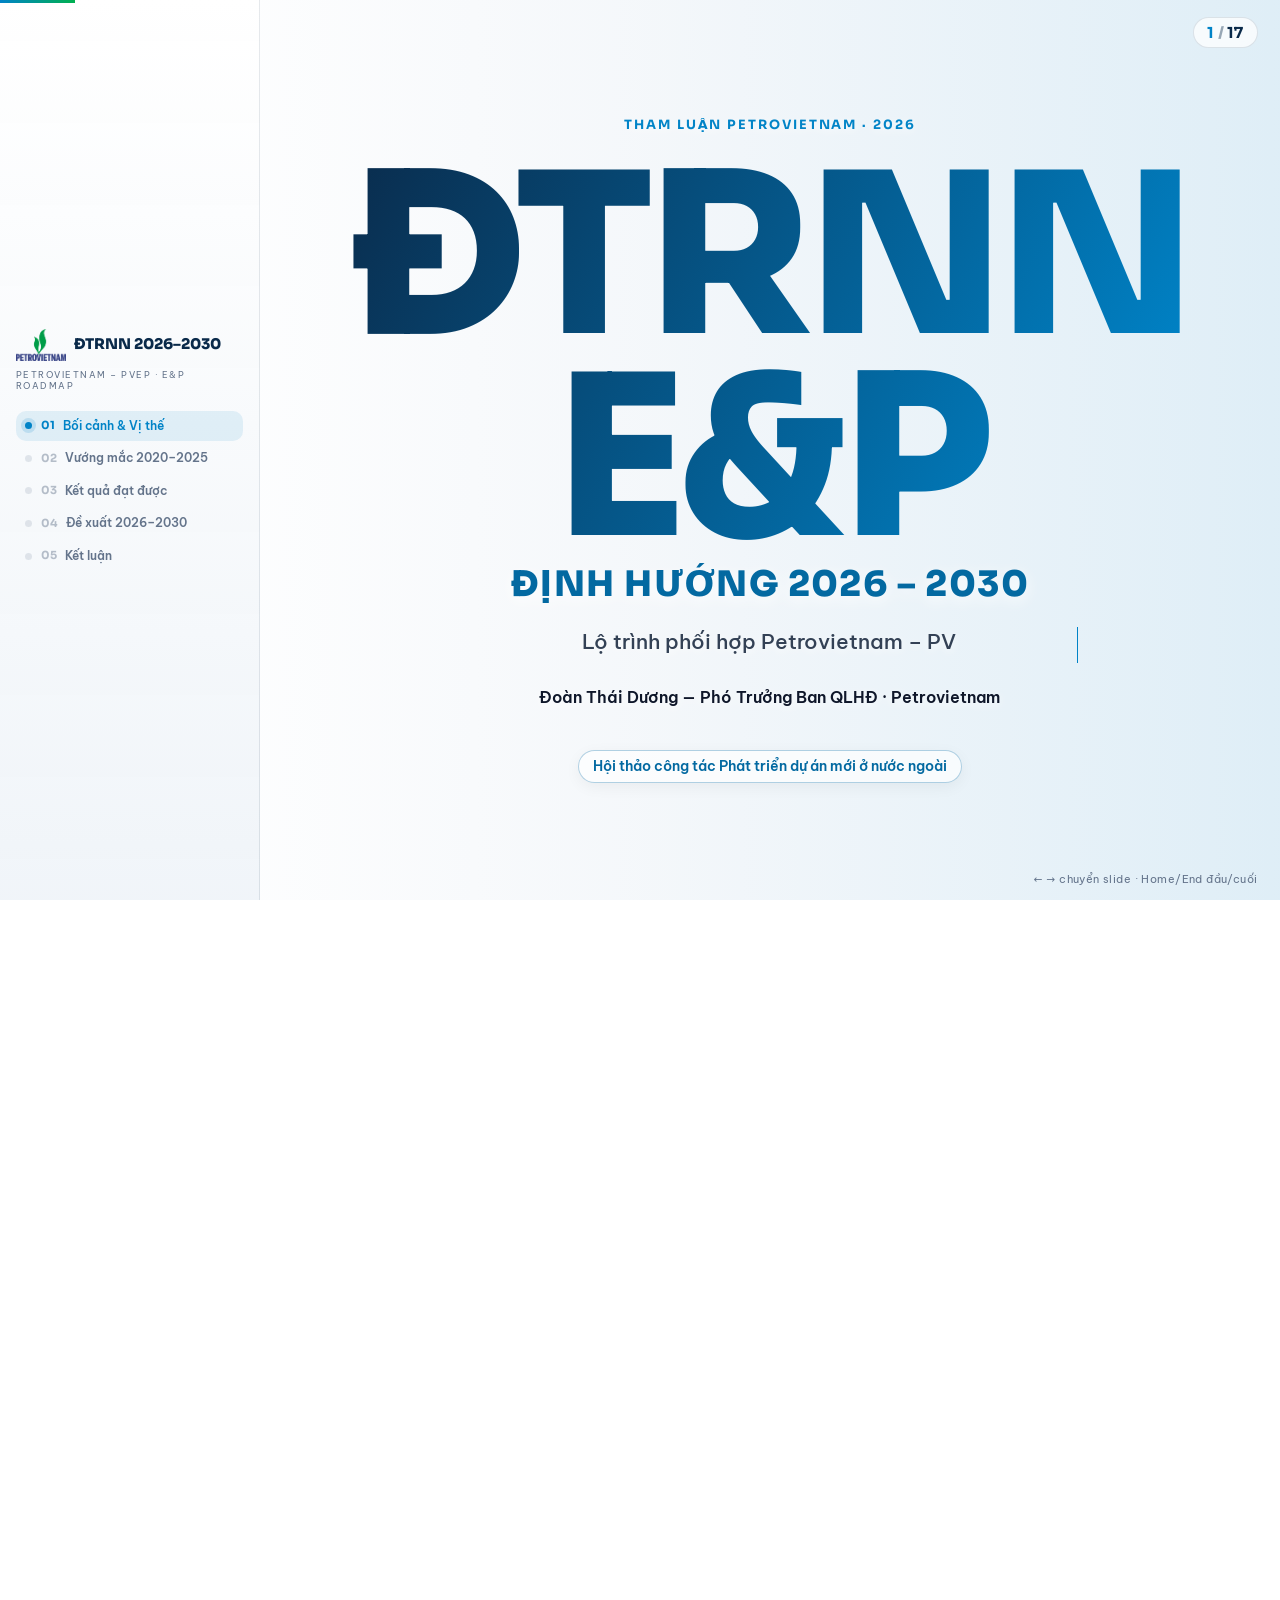
==== index.html @ f94dd372 "Add files via upload" ====
<!DOCTYPE html>
<html lang="vi">
<head>
<meta charset="UTF-8" />
<meta name="viewport" content="width=device-width, initial-scale=1.0" />
<title>Định hướng phát triển dự án E&amp;P tại nước ngoài 2026–2030 · Petrovietnam – PVEP</title>

<!-- Fonts: Sora (display) + Be Vietnam Pro (body) — both ship a Vietnamese subset -->
<link rel="preconnect" href="https://fonts.googleapis.com">
<link rel="preconnect" href="https://fonts.gstatic.com" crossorigin>
<link href="https://fonts.googleapis.com/css2?family=Be+Vietnam+Pro:wght@400;500;600;700;800&family=Sora:wght@500;600;700;800&display=swap" rel="stylesheet">

<style>
/* ============================================================
   THEME TOKENS  (PVEP brand · Light Executive)
   Change these to re-skin the whole deck.
   ============================================================ */
:root{
  /* PVEP brand */
  --pvep-blue:#0083C7; --pvep-green:#00B050; --pvep-navy:#0A2A4A;
  --ink-900:#1E293B; --ink-700:#334155; --ink-600:#475569; --ink-500:#64748B;
  --bg-100:#F1F5F9; --white:#FFFFFF;
  --danger:#DC2626; --warning:#EA580C; --caution:#D97706; --success:#15803D; --info:#1D4ED8;

  /* Fonts */
  --font-display:"Sora", system-ui, sans-serif;
  --font-body:"Be Vietnam Pro", system-ui, sans-serif;

  /* animated-components theme hooks → mapped to PVEP (LIGHT deck) */
  --ac-accent:#0083C7; --ac-accent-2:#00B050; --ac-accent-3:#0A2A4A; --ac-accent-4:#1D4ED8;
  --ac-fg:#1E293B; --ac-muted:#64748B;
  --ac-track:rgba(10,42,74,.10); --ac-line:rgba(10,42,74,.14);
  --ac-ease:cubic-bezier(.22,.8,.18,1); --ac-ease-bounce:cubic-bezier(.34,1.56,.64,1);
  --ac-dur:.8s; --ac-stagger:80ms;

  /* layout */
  --rail:260px;
}

*{margin:0;padding:0;box-sizing:border-box}

/* ============================================================
   viewport-base.css  (frontend-slides — MANDATORY, included in full)
   ============================================================ */
html, body{ height:100%; overflow-x:hidden; }
html{ scroll-snap-type:y mandatory; scroll-behavior:smooth; }
.slide{
  width:100vw; height:100vh; height:100dvh; overflow:hidden;
  scroll-snap-align:start; display:flex; flex-direction:column; position:relative;
}
.slide-content{
  flex:1; display:flex; flex-direction:column; justify-content:center;
  max-height:100%; overflow:hidden; padding:var(--slide-padding);
}
:root{
  --title-size:clamp(1.8rem, 6vh, 4rem);
  --h2-size:clamp(1.5rem, 4.5vh, 3rem);
  --h3-size:clamp(1.2rem, 3.5vh, 2.25rem);
  --body-size:clamp(1.05rem, 2.8vh, 1.875rem);
  --small-size:clamp(0.85rem, 2.2vh, 1.5rem);
  --slide-padding:clamp(1.2rem, 4.5vh, 4.5rem);
  --content-gap:clamp(0.8rem, 2.5vh, 2.5rem);
  --element-gap:clamp(0.4rem, 1.5vh, 1.5rem);
}
.card,.container,.content-box{ max-width:min(95vw,1400px); max-height:min(88vh,850px); }
.feature-list,.bullet-list{ gap:clamp(0.4rem,1vh,1rem); }
.feature-list li,.bullet-list li{ font-size:var(--body-size); line-height:1.4; }
.grid{ display:grid; grid-template-columns:repeat(auto-fit,minmax(min(100%,250px),1fr)); gap:clamp(0.5rem,1.5vw,1rem); }
img,.image-container{ max-width:100%; max-height:min(50vh,400px); object-fit:contain; }
@media (max-height:700px){ :root{ --slide-padding:clamp(0.75rem,3vw,2rem); --content-gap:clamp(0.4rem,1.5vw,1rem); --title-size:clamp(1.25rem,4.5vw,2.5rem); --h2-size:clamp(1rem,3vw,1.75rem); } }
@media (max-height:600px){ :root{ --slide-padding:clamp(0.5rem,2.5vw,1.5rem); --content-gap:clamp(0.3rem,1vw,0.75rem); --title-size:clamp(1.1rem,4vw,2rem); --body-size:clamp(0.7rem,1.2vw,0.95rem); } .nav-dots,.keyboard-hint,.decorative{ display:none; } }
@media (max-height:500px){ :root{ --slide-padding:clamp(0.4rem,2vw,1rem); --title-size:clamp(1rem,3.5vw,1.5rem); --h2-size:clamp(0.9rem,2.5vw,1.25rem); --body-size:clamp(0.65rem,1vw,0.85rem); } }
@media (max-width:600px){ :root{ --title-size:clamp(1.25rem,7vw,2.5rem); } .grid{ grid-template-columns:1fr; } }
@media (prefers-reduced-motion:reduce){ *,*::before,*::after{ animation-duration:0.01ms!important; transition-duration:0.2s!important; } html{ scroll-behavior:auto; } }

/* ============================================================
   animation-core.css  (animated-components engine — included in full)
   Animations are GATED on slide entry (.ac-on) so they replay.
   ============================================================ */
.ac-reveal{ opacity:0; }
.ac-reveal--up{ transform:translateY(28px); }
.ac-reveal--down{ transform:translateY(-28px); }
.ac-reveal--left{ transform:translateX(-32px); }
.ac-reveal--right{ transform:translateX(32px); }
.ac-reveal--zoom{ transform:scale(.86); }
.ac-on .ac-reveal{ animation:ac-fade-up var(--ac-dur) var(--ac-ease) both; animation-delay:calc(var(--i,0)*var(--ac-stagger) + var(--ac-delay,0ms)); }
.ac-on .ac-reveal--left,.ac-on .ac-reveal--right{ animation-name:ac-fade-x; }
.ac-on .ac-reveal--down{ animation-name:ac-fade-down; }
.ac-on .ac-reveal--zoom{ animation-name:ac-zoom-in; animation-timing-function:var(--ac-ease-bounce); }
@keyframes ac-fade-up{ from{opacity:0;transform:translateY(28px);} to{opacity:1;transform:none;} }
@keyframes ac-fade-down{ from{opacity:0;transform:translateY(-28px);} to{opacity:1;transform:none;} }
@keyframes ac-fade-x{ from{opacity:0;} to{opacity:1;transform:none;} }
@keyframes ac-zoom-in{ from{opacity:0;transform:scale(.86);} to{opacity:1;transform:scale(1);} }
.ac-pop{ opacity:0; transform:scale(.4); }
.ac-on .ac-pop{ animation:ac-pop var(--ac-dur) var(--ac-ease-bounce) both; animation-delay:calc(var(--i,0)*var(--ac-stagger) + var(--ac-delay,0ms)); }
@keyframes ac-pop{ from{opacity:0;transform:scale(.4);} to{opacity:1;transform:scale(1);} }
.ac-bar{ height:0; transition:height .9s var(--ac-ease); transition-delay:calc(var(--i,0)*var(--ac-stagger)); }
.ac-on .ac-bar{ height:var(--h); }
.ac-fill-x{ width:0; transition:width .9s var(--ac-ease); transition-delay:calc(var(--i,0)*var(--ac-stagger)); }
.ac-on .ac-fill-x{ width:var(--w); }
.ac-ring-val{ stroke-dasharray:var(--circ); stroke-dashoffset:var(--circ); transition:stroke-dashoffset 1.1s var(--ac-ease); transition-delay:calc(var(--i,0)*var(--ac-stagger)); }
.ac-on .ac-ring-val{ stroke-dashoffset:calc(var(--circ)*(1 - var(--p))); }
.ac-draw{ stroke-dasharray:var(--len); stroke-dashoffset:var(--len); }
.ac-on .ac-draw{ animation:ac-draw 1.1s var(--ac-ease) forwards; animation-delay:calc(var(--i,0)*var(--ac-stagger)); }
@keyframes ac-draw{ to{ stroke-dashoffset:0; } }
.ac-area{ opacity:0; }
.ac-on .ac-area{ animation:ac-fade .7s var(--ac-ease) forwards; animation-delay:calc(.5s + var(--i,0)*var(--ac-stagger)); }
@keyframes ac-fade{ to{ opacity:1; } }
.ac-float{ animation:ac-float 6s ease-in-out infinite; }
@keyframes ac-float{ 0%,100%{transform:translateY(0)} 50%{transform:translateY(-14px)} }
.ac-spin{ animation:ac-spin 18s linear infinite; transform-origin:center; }
@keyframes ac-spin{ to{ transform:rotate(360deg); } }
.ac-drift{ animation:ac-drift 22s ease-in-out infinite alternate; }
@keyframes ac-drift{ 0%{transform:translate(0,0) scale(1);} 100%{transform:translate(4%,-3%) scale(1.08);} }
.ac-shimmer{ background-size:200% 100%; animation:ac-shimmer 3.5s linear infinite; }
@keyframes ac-shimmer{ to{ background-position:-200% 0; } }
.ac-caret{ border-right:.08em solid var(--ac-accent); animation:ac-blink 1s steps(1) infinite; }
@keyframes ac-blink{ 50%{ border-color:transparent; } }
@media (prefers-reduced-motion:reduce){
  .ac-reveal,.ac-pop,.ac-area{ opacity:1!important; transform:none!important; }
  .ac-bar{ height:var(--h)!important; } .ac-fill-x{ width:var(--w)!important; }
  .ac-ring-val{ stroke-dashoffset:calc(var(--circ)*(1 - var(--p)))!important; }
  .ac-draw{ stroke-dashoffset:0!important; }
  .ac-float,.ac-spin,.ac-drift,.ac-shimmer,.ac-caret{ animation:none!important; }
  *{ transition-duration:.001s!important; }
}

/* ============================================================
   GLOBAL LOOK  (light executive surface)
   ============================================================ */
body{
  font-family:var(--font-body); color:var(--ink-600);
  background:
    radial-gradient(1100px 760px at 82% -12%, rgba(0,131,199,.10), transparent 60%),
    radial-gradient(940px 680px at -8% 112%, rgba(0,176,80,.09), transparent 55%),
    linear-gradient(135deg,#FFFFFF 0%, #EEF3F8 100%);
  -webkit-font-smoothing:antialiased; text-rendering:optimizeLegibility;
}
.wrap{ width:min(95%, 1650px); margin-inline:auto; position:relative; z-index:2; }
.wrap--wide{ width:min(98%, 1850px); }
@media (min-width:1000px){ .slide-content{ padding-left:calc(var(--slide-padding) + var(--rail)); } }

.head-center{ text-align:center; display:flex; flex-direction:column; gap:.45rem; align-items:center; margin-bottom:clamp(.6rem,2.2vh,1.4rem); }
.eyebrow{ font-family:var(--font-display); font-weight:700; letter-spacing:.2em; text-transform:uppercase; color:var(--pvep-blue); font-size:clamp(.62rem,1vw,.82rem); }
.s-title{ font-family:var(--font-display); font-weight:800; color:var(--pvep-navy); font-size:clamp(1.4rem,3.6vw,2.7rem); line-height:1.08; letter-spacing:-.01em; }
.s-title--sm{ font-size:clamp(1.2rem,2.8vw,2rem); }
.neo{ color:var(--pvep-blue); } .neo-g{ color:var(--pvep-green); }

/* ----- Left chapter rail ----- */
.rail{
  position:fixed; inset:0 auto 0 0; width:var(--rail); height:100vh; height:100dvh; z-index:50;
  display:flex; flex-direction:column; justify-content:center; gap:.15rem; padding:1.4rem 1rem;
  background:linear-gradient(180deg, rgba(255,255,255,.90), rgba(238,243,248,.86));
  backdrop-filter:blur(10px); -webkit-backdrop-filter:blur(10px);
  border-right:1px solid rgba(10,42,74,.10);
}
.rail__brand{ display:flex; align-items:center; gap:.55rem; margin-bottom:.2rem; }
.rail__logo{ width:30px; height:30px; border-radius:8px; background:linear-gradient(135deg,var(--pvep-blue),var(--pvep-green)); display:grid; place-content:center; color:#fff; font-family:var(--font-display); font-weight:800; font-size:.8rem; box-shadow:0 6px 16px rgba(0,131,199,.3); }
.rail__title{ font-family:var(--font-display); font-weight:800; color:var(--pvep-navy); font-size:.92rem; line-height:1; }
.rail__sub{ font-size:.58rem; color:var(--ink-500); text-transform:uppercase; letter-spacing:.16em; margin:.15rem 0 1.1rem; }
.rail__item{ display:flex; gap:.55rem; align-items:center; padding:.5rem .55rem; border-radius:10px; cursor:pointer; color:var(--ink-500); font-size:.74rem; font-weight:600; line-height:1.2; transition:color .25s, background .25s; }
.rail__item .dot{ width:7px; height:7px; border-radius:50%; background:var(--ac-track); flex:none; transition:background .25s, box-shadow .25s; }
.rail__num{ font-family:var(--font-display); font-weight:700; opacity:.45; font-size:.7rem; min-width:1.1em; }
.rail__item:hover{ color:var(--ink-700); background:rgba(0,131,199,.06); }
.rail__item.is-active{ color:var(--pvep-blue); background:rgba(0,131,199,.10); }
.rail__item.is-active .dot{ background:var(--pvep-blue); box-shadow:0 0 0 4px rgba(0,131,199,.16); }
.rail__item.is-active .rail__num{ opacity:1; color:var(--pvep-blue); }
@media (max-width:999px){ .rail{ display:none; } }

/* ----- Slide counter (top-right) + progress + hint ----- */
.counter{ position:fixed; top:1.05rem; right:1.4rem; z-index:60; font-family:var(--font-display); font-weight:700; color:var(--pvep-navy); font-size:.95rem; letter-spacing:.03em; background:rgba(255,255,255,.72); padding:.32rem .8rem; border-radius:999px; border:1px solid rgba(10,42,74,.12); backdrop-filter:blur(6px); }
.counter #cur{ color:var(--pvep-blue); } .counter .sep{ opacity:.4; margin:0 .18rem; }
.progress{ position:fixed; top:0; left:0; height:3px; width:100%; z-index:61; background:transparent; }
.progress__fill{ height:100%; width:0; background:linear-gradient(90deg,var(--pvep-blue),var(--pvep-green)); transition:width .45s var(--ac-ease); }
.hint{ position:fixed; bottom:.9rem; right:1.4rem; z-index:55; font-size:.66rem; color:var(--ink-500); letter-spacing:.04em; }
@media (max-width:999px){ .hint{ display:none; } }

/* ----- Ambient background layer ----- */
.ambient{ position:absolute; inset:0; overflow:hidden; z-index:0; pointer-events:none; }
.ambient>*{ position:absolute; }
.orb{ width:46vmax; height:46vmax; border-radius:50%; filter:blur(70px); opacity:.5; }
.orb--1{ top:-16vmax; left:-8vmax; background:radial-gradient(circle,rgba(0,131,199,.34),transparent 70%); }
.orb--2{ bottom:-18vmax; right:-12vmax; background:radial-gradient(circle,rgba(0,176,80,.30),transparent 70%); animation-delay:-8s; }
.grid-glow{ inset:0; background-image:linear-gradient(var(--ac-line) 1px,transparent 1px),linear-gradient(90deg,var(--ac-line) 1px,transparent 1px); background-size:46px 46px; mask-image:radial-gradient(circle at 50% 42%,#000,transparent 72%); -webkit-mask-image:radial-gradient(circle at 50% 42%,#000,transparent 72%); opacity:.55; }

/* ============================================================
   SLIDE 1 — HERO
   ============================================================ */
.hero-particles{ position:absolute; inset:0; width:100%; height:100%; z-index:0; pointer-events:none; }
.hero__word{ font-family:var(--font-display); font-weight:800; line-height:.9; letter-spacing:-.03em; position:relative;
  font-size:clamp(4.5rem,19vw,14rem);
  background:linear-gradient(120deg,var(--pvep-navy) 0%,var(--pvep-blue) 45%,var(--pvep-green) 65%,var(--pvep-blue) 100%);
  background-size:220% 100%;
  -webkit-background-clip:text; background-clip:text; -webkit-text-fill-color:transparent; }
.ac-on .hero__word{ animation:heroIn 1.3s var(--ac-ease-bounce) .08s both, textShine 5s linear 1.4s infinite; }
@keyframes heroIn{ 0%{opacity:0;transform:scale(.5);filter:blur(26px)} 55%{opacity:1;filter:blur(0)} 80%{transform:scale(1.08)} 100%{opacity:1;transform:scale(1);filter:blur(0)} }
.hero__amp{ font-family:var(--font-display); font-weight:700; color:var(--ink-700); font-size:clamp(1rem,3.4vw,2.2rem); letter-spacing:.04em; margin-top:.1rem; }
.hero__tag{ color:var(--ink-600); font-size:clamp(.9rem,2vw,1.32rem); margin:1.3rem auto 0; max-width:44ch; min-height:1.7em; line-height:1.45; }
.hero__by{ margin-top:1.5rem; color:var(--ink-500); font-size:clamp(.8rem,1.4vw,1rem); font-weight:600; }

/* ============================================================
   SLIDE 2 — Two viewpoints
   ============================================================ */
.two-view{ display:grid; grid-template-columns:1fr auto 1fr; gap:clamp(.6rem,2vw,1.6rem); align-items:stretch; margin-top:clamp(.6rem,2.4vh,1.6rem); }
.tv-col{ background:#fff; border:1px solid var(--ac-line); border-radius:18px; padding:clamp(1rem,2.4vw,1.8rem); box-shadow:0 12px 40px rgba(10,42,74,.06); }
.tv-col--gov{ border-color:rgba(0,131,199,.35); box-shadow:0 16px 48px rgba(0,131,199,.12); }
.tv-col__head{ display:flex; flex-direction:column; gap:.15rem; margin-bottom:1rem; padding-bottom:.8rem; border-bottom:1px dashed var(--ac-line); }
.tv-tag{ font-size:.64rem; letter-spacing:.16em; text-transform:uppercase; color:var(--ink-500); font-weight:700; }
.tv-tag--g{ color:var(--pvep-blue); }
.tv-col__head h3{ font-family:var(--font-display); font-size:clamp(1.1rem,2.6vw,1.85rem); color:var(--pvep-navy); font-weight:800; letter-spacing:.02em; }
.tv-col--gov .tv-col__head h3{ color:var(--pvep-blue); }
.tv-list{ list-style:none; display:flex; flex-direction:column; gap:.6rem; }
.tv-list li{ font-size:var(--body-size); color:var(--ink-600); padding-left:1.4rem; position:relative; }
.tv-list li::before{ content:""; position:absolute; left:0; top:.55em; width:8px; height:8px; border-radius:2px; background:var(--ink-500); }
.tv-list--g li{ color:var(--ink-700); font-weight:500; }
.tv-list--g li::before{ background:var(--pvep-green); border-radius:50%; }
.tv-mid{ display:flex; align-items:center; justify-content:center; font-family:var(--font-display); font-size:clamp(1.6rem,4vw,3rem); color:var(--pvep-blue); font-weight:800; }

/* ============================================================
   SLIDE 3 — Why RACI matters  (legal chips + 3 blocks)
   ============================================================ */
.legal-chips{ display:flex; gap:.8rem; justify-content:center; margin:clamp(.7rem,2.4vh,1.5rem) 0; flex-wrap:wrap; }
.chip{ font-family:var(--font-display); font-weight:700; font-size:clamp(.8rem,1.6vw,1.05rem); color:#fff; background:linear-gradient(135deg,var(--pvep-blue),var(--info)); padding:.5rem 1.1rem; border-radius:999px; box-shadow:0 8px 22px rgba(0,131,199,.28); }
.tri{ display:grid; grid-template-columns:repeat(3,1fr); gap:clamp(.8rem,2vw,1.4rem); }
.tri__card{ background:#fff; border:1px solid var(--ac-line); border-top:4px solid var(--pvep-blue); border-radius:16px; padding:clamp(1rem,2.4vw,1.6rem); box-shadow:0 12px 36px rgba(10,42,74,.06); }
.tri__card:nth-child(2){ border-top-color:var(--caution); }
.tri__card:nth-child(3){ border-top-color:var(--pvep-green); }
.tri__k{ display:block; font-family:var(--font-display); font-weight:800; color:var(--pvep-navy); font-size:clamp(1rem,2vw,1.35rem); margin-bottom:.5rem; }
.tri__card p{ color:var(--ink-600); font-size:var(--body-size); line-height:1.45; }

/* ============================================================
   SLIDE 4A — OECD: approve → SUPERVISE
   ============================================================ */
.swap{ font-family:var(--font-display); font-weight:700; color:var(--ink-700); font-size:clamp(1.1rem,2.6vw,1.8rem); }
.swap__old{ color:var(--ink-500); text-decoration-color:var(--danger); text-decoration-thickness:3px; opacity:.75; }
.swap__new{ font-family:var(--font-display); font-weight:800; color:var(--pvep-blue); font-size:clamp(3rem,9vw,6.4rem); line-height:1; letter-spacing:.02em; margin:1rem 0 1.3rem; text-shadow:0 16px 42px rgba(0,131,199,.22); position:relative; }
.ac-on .swap__new{ animation:boomIn 1.1s var(--ac-ease-bounce) .15s both, glowPulse 2.6s ease-in-out 1.2s infinite; }
.quad4a{ display:grid; grid-template-columns:repeat(2,1fr); gap:.8rem; max-width:780px; margin-inline:auto; }
.mini{ background:#fff; border:1px solid var(--ac-line); border-left:4px solid var(--pvep-green); border-radius:12px; padding:.85rem 1.1rem; color:var(--ink-700); font-weight:500; font-size:var(--body-size); text-align:left; box-shadow:0 8px 24px rgba(10,42,74,.05); }

/* ============================================================
   SLIDE 4B / 12A — Icon cards
   ============================================================ */
.big4{ font-family:var(--font-display); font-weight:900; color:var(--pvep-blue); font-size:1.25em; }
.cards{ display:grid; gap:clamp(.7rem,1.6vw,1.1rem); }
.cards--4{ grid-template-columns:repeat(4,1fr); }
.cards--3{ grid-template-columns:repeat(3,1fr); }
.card4{ background:#fff; border:1px solid var(--ac-line); border-radius:16px; padding:clamp(1rem,2vw,1.4rem); box-shadow:0 12px 34px rgba(10,42,74,.06); transition:transform .3s, box-shadow .3s, border-color .3s; display:flex; flex-direction:column; gap:.5rem; }
.card4:hover{ transform:translateY(-6px); border-color:var(--pvep-blue); box-shadow:0 22px 50px rgba(0,131,199,.18); }
.card4__ic{ width:46px; height:46px; border-radius:12px; display:grid; place-content:center; background:linear-gradient(135deg,rgba(0,131,199,.13),rgba(0,176,80,.13)); color:var(--pvep-blue); transition:background 0.4s var(--ac-ease), color 0.4s var(--ac-ease), transform 0.4s var(--ac-ease-bounce), box-shadow 0.4s var(--ac-ease); }

/* Global hover highlight cho các box */
.tri__card, .dom, .mini, .duo__card, .kpis__item, .kpi, .card3, .step, .chip {
  transition: transform .3s, box-shadow .3s, border-color .3s;
}
.tri__card:hover, .dom:hover, .mini:hover, .duo__card:hover, .kpis__item:hover, .kpi:hover, .card3:hover, .step:hover, .chip:hover {
  transform: translateY(-6px);
  box-shadow: 0 22px 50px rgba(0,131,199,.18) !important;
  border-color: var(--pvep-blue) !important;
  z-index: 10;
}
.card4__ic svg{ width:26px; height:26px; transition:transform 0.4s var(--ac-ease-bounce); }
.card4:hover .card4__ic{ background:linear-gradient(135deg,var(--pvep-blue),var(--pvep-green)); color:#fff; transform:scale(1.08); box-shadow:0 6px 16px rgba(0,131,199,.25); }
.card4:hover .card4__ic svg{ transform:rotate(12deg) scale(1.15); }
.card4 h4{ font-family:var(--font-display); color:var(--pvep-navy); font-weight:800; font-size:clamp(.95rem,1.8vw,1.2rem); }
.card4 p{ color:var(--ink-600); font-size:var(--small-size); line-height:1.4; }
@media (max-width:780px){ .cards--4{ grid-template-columns:repeat(2,1fr); } }

/* ============================================================
   SLIDE 5 — KSNB as supervisory arm
   ============================================================ */
.ksnb{ display:grid; grid-template-columns:auto 1fr; gap:clamp(1.4rem,4vw,3rem); align-items:center; margin-top:1rem; }
.ksnb__diagram{ display:flex; flex-direction:column; align-items:center; }
.ks-node{ font-family:var(--font-display); font-weight:800; border-radius:14px; padding:.9rem 1.6rem; font-size:clamp(1rem,2.2vw,1.5rem); }
.ks-node--top{ background:var(--pvep-navy); color:#fff; box-shadow:0 12px 30px rgba(10,42,74,.25); }
.ks-node--bot{ background:#fff; color:var(--pvep-blue); border:2px solid var(--pvep-blue); box-shadow:0 12px 30px rgba(0,131,199,.18); }
.ks-link{ width:40px; height:clamp(54px,11vh,110px); }
.ks-list{ list-style:none; display:flex; flex-direction:column; gap:.7rem; }
.ks-list li{ background:#fff; border:1px solid var(--ac-line); border-left:4px solid var(--pvep-blue); border-radius:12px; padding:.8rem 1.1rem; color:var(--ink-700); font-weight:500; font-size:var(--body-size); box-shadow:0 8px 22px rgba(10,42,74,.05); }

/* ============================================================
   SLIDE 6 — Challenges (domino) + punchline
   ============================================================ */
.domino{ display:grid; grid-template-columns:1fr auto 1fr auto 1fr; gap:clamp(.4rem,1.2vw,.9rem); align-items:stretch; margin:clamp(.6rem,2vh,1.2rem) 0; }
.domino:hover .dom{ transform:scale(0.92); opacity:0.5; filter:grayscale(80%); }
.dom{ background:#fff; border:1px solid var(--ac-line); border-radius:14px; padding:clamp(.9rem,2vw,1.4rem); box-shadow:0 10px 30px rgba(10,42,74,.06); transition:transform .4s ease, opacity .4s ease, filter .4s ease, box-shadow .4s ease; }
.domino .dom:hover{ transform:scale(1.08) translateY(-8px) !important; opacity:1 !important; filter:grayscale(0%) !important; z-index:20; box-shadow:0 25px 60px rgba(0,131,199,.25) !important; }
.dom--bad{ border-color:rgba(220,38,38,.4); }
.dom__k{ display:block; font-family:var(--font-display); font-weight:800; color:var(--pvep-navy); font-size:clamp(.95rem,1.9vw,1.3rem); margin-bottom:.4rem; }
.dom--bad .dom__k{ color:var(--danger); }
.dom p{ color:var(--ink-600); font-size:var(--small-size); line-height:1.4; }
.dom__arr{ display:flex; align-items:center; color:var(--ink-500); font-size:clamp(1.2rem,3vw,2rem); font-family:var(--font-display); }
.punch{ font-family:var(--font-display); font-weight:700; color:var(--pvep-navy); text-align:center; font-size:clamp(1.2rem,3.4vw,2.4rem); line-height:1.3; max-width:24ch; margin:clamp(.8rem,3vh,1.8rem) auto 0; font-style:italic; }
.punch::before{ content:""; display:block; width:62px; height:4px; border-radius:99px; background:linear-gradient(90deg,var(--pvep-blue),var(--pvep-green)); margin:0 auto .9rem; }

/* ============================================================
   SLIDE 7 — Static → Dashboard (keystone)
   ============================================================ */
.ba{ display:grid; grid-template-columns:1fr auto 1fr; gap:clamp(.8rem,2vw,1.6rem); align-items:center; margin-top:clamp(.5rem,2vh,1.1rem); }
.ba__side{ background:#fff; border:1px solid var(--ac-line); border-radius:18px; padding:clamp(1rem,2.4vw,1.6rem); box-shadow:0 14px 40px rgba(10,42,74,.07); position:relative; min-height:clamp(280px,45vh,450px); display:flex; flex-direction:column; gap:.8rem; }
.ba__before{ filter:saturate(.7); }
.ba__after{ border-color:rgba(0,131,199,.35); box-shadow:0 18px 50px rgba(0,131,199,.14); }
.ba__lbl{ font-family:var(--font-display); font-weight:800; letter-spacing:.14em; font-size:.72rem; text-transform:uppercase; }
.ba__lbl--old{ color:var(--ink-500); } .ba__lbl--new{ color:var(--pvep-blue); }
.doc-stack{ display:flex; gap:.5rem; align-items:flex-end; justify-content:center; flex:1; }
.doc{ width:46px; height:62px; background:repeating-linear-gradient(0deg,#e2e8f0,#e2e8f0 2px,#fff 2px,#fff 8px); border:1px solid #cbd5e1; border-radius:4px; transform:rotate(-4deg); box-shadow:0 6px 14px rgba(10,42,74,.1); }
.doc:nth-child(2){ transform:rotate(3deg) translateY(-4px); } .doc:nth-child(3){ transform:rotate(-1deg); }
.ba__pts{ list-style:none; display:flex; flex-direction:column; gap:.35rem; }
.ba__pts li{ font-size:var(--body-size); color:var(--ink-600); padding-left:1.2rem; position:relative; }
.ba__pts li::before{ content:"–"; position:absolute; left:0; color:var(--ink-500); }
.ba__pts--g li{ color:var(--ink-700); } .ba__pts--g li::before{ content:"✓"; color:var(--pvep-green); font-weight:700; }
.ba__mid{ display:flex; align-items:center; justify-content:center; }
.ba__arrow{ position:relative; width:clamp(72px,8vw,124px); height:46px; border-radius:999px; background:linear-gradient(90deg,var(--pvep-blue),var(--pvep-green)); display:grid; place-content:center; color:#fff; font-family:var(--font-display); font-weight:800; font-size:.68rem; letter-spacing:.1em; box-shadow:0 10px 26px rgba(0,131,199,.3); overflow:hidden; }
.ba__arrow::after{ content:""; position:absolute; inset:0; background:linear-gradient(90deg,transparent,rgba(255,255,255,.65),transparent); transform:translateX(-120%); }
.ac-on .ba__arrow::after{ animation:sweepX 2.2s var(--ac-ease) infinite; animation-delay:.6s; }
@keyframes sweepX{ to{ transform:translateX(120%); } }
.mini-dash{ flex:1; display:flex; align-items:center; gap:1rem; justify-content:center; background:linear-gradient(135deg,rgba(0,131,199,.06),rgba(0,176,80,.05)); border-radius:12px; padding:1rem; }
.md-bars{ display:flex; align-items:flex-end; gap:.4rem; height:clamp(100px,20vh,180px); }
.md-bar{ width:14px; align-self:flex-end; border-radius:5px 5px 0 0; background:linear-gradient(180deg,var(--pvep-blue),#005f91); }
.md-ring{ width:clamp(90px,12vw,150px); height:auto; transform:rotate(-90deg); }
.md-track{ fill:none; stroke:var(--ac-track); stroke-width:12; }
.md-val{ fill:none; stroke:var(--pvep-green); stroke-width:12; stroke-linecap:round; }

/* ============================================================
   SLIDE 8 — Power BI embed
   ============================================================ */
.pb-head{ display:flex; justify-content:space-between; align-items:flex-end; gap:1rem; margin-bottom:.7rem; flex-wrap:wrap; }
.pb-filters{ display:flex; gap:.5rem; flex-wrap:wrap; }
.fchip{ font-size:.74rem; font-weight:600; color:var(--pvep-blue); background:rgba(0,131,199,.10); border:1px solid rgba(0,131,199,.25); padding:.35rem .8rem; border-radius:999px; }
.pb-frame{ background:#fff; border:1px solid var(--ac-line); border-radius:14px; overflow:hidden; box-shadow:0 22px 60px rgba(10,42,74,.16); height:clamp(350px,70vh,850px); display:flex; flex-direction:column; }
.pb-frame__bar{ display:flex; align-items:center; gap:.5rem; padding:.5rem .9rem; background:#f1f5f9; border-bottom:1px solid var(--ac-line); }
.pbdot{ width:11px; height:11px; border-radius:50%; }
.pbdot:nth-child(1){ background:#f87171; } .pbdot:nth-child(2){ background:#fbbf24; } .pbdot:nth-child(3){ background:#34d399; }
.pb-frame__url{ margin-left:.6rem; font-size:.74rem; color:var(--ink-500); }
.pb-frame iframe{ flex:1; width:100%; border:0; background:#fff; }

/* ============================================================
   SLIDE 9 — Work breakdown tree
   ============================================================ */
.org{ text-align:center; margin-top:.6rem; }
.org__node{ display:inline-block; padding:.7rem 1.2rem; border-radius:12px; color:var(--ink-700); background:#fff; border:1px solid var(--ac-line); font-weight:700; font-family:var(--font-display); box-shadow:0 8px 22px rgba(10,42,74,.06); font-size:clamp(.82rem,1.6vw,1.05rem); }
.org__root{ background:var(--pvep-navy); color:#fff; border-color:var(--pvep-navy); }
.org__children{ display:flex; justify-content:center; gap:clamp(.6rem,3vw,1.8rem); margin-top:2.4rem; position:relative; flex-wrap:wrap; }
.org__children::before{ content:""; position:absolute; top:-1.2rem; left:12%; right:12%; height:2px; background:var(--ac-line); }
.org__children .org__node{ position:relative; }
.org__children .org__node::before{ content:""; position:absolute; top:-1.2rem; left:50%; width:2px; height:1.2rem; background:var(--ac-line); }
.org__root::after{ content:""; display:block; width:2px; height:1.2rem; background:var(--ac-line); margin:.4rem auto -.4rem; }
.map-row{ display:flex; gap:.6rem; justify-content:center; flex-wrap:wrap; margin-top:clamp(1rem,3vh,1.8rem); }
.map-chip{ font-size:.74rem; font-weight:600; padding:.4rem .9rem; border-radius:8px; }
.map-chip--a{ color:var(--info); background:rgba(29,78,216,.1); }
.map-chip--b{ color:var(--pvep-blue); background:rgba(0,131,199,.1); }
.map-chip--c{ color:var(--success); background:rgba(21,128,61,.1); }
.wb-flags{ display:flex; gap:.7rem; justify-content:center; margin-top:1rem; flex-wrap:wrap; }
.flag{ font-family:var(--font-display); font-weight:700; font-size:clamp(.75rem,1.4vw,.95rem); padding:.5rem 1rem; border-radius:10px; }
.flag--warn{ color:var(--warning); background:rgba(234,88,12,.10); border:1px solid rgba(234,88,12,.4); }
.flag--over{ color:var(--danger); background:rgba(220,38,38,.10); border:1px solid rgba(220,38,38,.4); }
.ac-on .ac-pulse{ animation:pulseWarn 1.4s ease-in-out infinite; }
@keyframes pulseWarn{ 0%,100%{ opacity:1; transform:scale(1); } 50%{ opacity:.55; transform:scale(1.04); } }

/* ============================================================
   SLIDE 10 — 5 steps
   ============================================================ */
.steps5{ position:relative; padding:1.6rem .5rem 1rem; margin-top:.6rem; }
.s5-track{ position:absolute; top:calc(1.6rem + 30px); left:9%; right:9%; height:5px; border-radius:99px; background:var(--ac-track); }
.s5-fill{ display:block; height:100%; border-radius:999px; background:linear-gradient(90deg,var(--pvep-blue),var(--pvep-green)); }
.s5{ position:relative; display:flex; justify-content:space-between; gap:.4rem; }
.s5__step{ display:flex; flex-direction:column; align-items:center; gap:.55rem; flex:1; z-index:1; }
.s5__step b{ width:clamp(46px,6vw,62px); height:clamp(46px,6vw,62px); border-radius:50%; display:grid; place-content:center; background:#fff; color:var(--pvep-blue); font-family:var(--font-display); font-weight:800; font-size:clamp(1.05rem,2.2vw,1.5rem); border:4px solid var(--pvep-blue); box-shadow:0 8px 22px rgba(0,131,199,.18); }
.s5__step span{ color:var(--ink-700); font-size:clamp(.72rem,1.4vw,.95rem); font-weight:600; max-width:15ch; text-align:center; line-height:1.3; }
.s5__step--hot b{ background:var(--pvep-green); border-color:var(--pvep-green); color:#fff; transform:scale(1.12); box-shadow:0 12px 30px rgba(0,176,80,.35); }
.s5__step--hot span{ color:var(--success); }
.note{ text-align:center; margin-top:clamp(.9rem,3vh,1.8rem); font-size:clamp(.74rem,1.3vw,.92rem); color:var(--caution); background:rgba(217,119,6,.08); border:1px dashed rgba(217,119,6,.4); border-radius:10px; padding:.7rem 1rem; max-width:74ch; margin-inline:auto; }
.note--info{ color:var(--info); background:rgba(29,78,216,.07); border-color:rgba(29,78,216,.35); }

/* ============================================================
   SLIDE 11 / 12B — Two-block duo
   ============================================================ */
.duo{ display:grid; grid-template-columns:1fr auto 1fr; gap:clamp(.8rem,2vw,1.6rem); align-items:center; margin:clamp(.7rem,2vh,1.4rem) 0; }
.duo--2{ grid-template-columns:1fr 1fr; }
.duo__card{ background:#fff; border:1px solid var(--ac-line); border-radius:18px; padding:clamp(1.1rem,2.6vw,2rem); box-shadow:0 14px 40px rgba(10,42,74,.07); }
.duo__card--g{ border-color:rgba(0,176,80,.35); }
.duo__no{ font-family:var(--font-display); font-size:clamp(1.6rem,3.4vw,2.4rem); color:var(--pvep-blue); font-weight:800; }
.duo__card--g .duo__no{ color:var(--pvep-green); }
.duo__card h3{ font-family:var(--font-display); color:var(--pvep-navy); font-weight:800; font-size:clamp(1.05rem,2.2vw,1.5rem); margin:.3rem 0 .5rem; }
.duo__card p{ color:var(--ink-600); font-size:var(--body-size); line-height:1.45; }
.duo__plus{ display:flex; flex-direction:column; align-items:center; gap:.35rem; font-family:var(--font-display); font-weight:700; font-size:.7rem; letter-spacing:.1em; text-transform:uppercase; color:var(--pvep-blue); }
.rt-dot{ width:14px; height:14px; border-radius:50%; background:var(--pvep-green); }
.ac-on .rt-dot{ animation:ping 1.6s ease-out infinite; }
@keyframes ping{ 0%{ box-shadow:0 0 0 0 rgba(0,176,80,.5); } 100%{ box-shadow:0 0 0 16px rgba(0,176,80,0); } }
.benefits{ display:flex; flex-wrap:wrap; gap:.6rem; justify-content:center; margin-top:clamp(.9rem,3vh,1.8rem); }
.ben{ font-family:var(--font-display); font-weight:700; font-size:clamp(.78rem,1.5vw,1rem); color:#fff; background:linear-gradient(135deg,var(--pvep-blue),var(--pvep-green)); padding:.5rem 1.1rem; border-radius:999px; box-shadow:0 8px 22px rgba(0,131,199,.2); }

/* ============================================================
   SLIDE 13 — Conclusion
   ============================================================ */
.end__lead{ font-size:var(--h3-size); color:var(--ink-700); line-height:1.4; }
.end__lead b{ color:var(--pvep-navy); }
.end__lead--2{ margin-top:.4rem; }
.end__big{ font-family:var(--font-display); font-weight:800; font-size:clamp(1.8rem,6vw,4.4rem); line-height:1.28; padding:0.15em 0.1rem; letter-spacing:-.01em; margin:clamp(1.1rem,4vh,2.4rem) 0; position:relative;
  background:linear-gradient(120deg,var(--pvep-navy),var(--pvep-blue) 45%,var(--pvep-green) 68%,var(--pvep-blue));
  background-size:220% 100%;
  -webkit-background-clip:text; background-clip:text; -webkit-text-fill-color:transparent; }
.ac-on .end__big{ animation:boomIn 1.25s var(--ac-ease-bounce) .2s both, textShine 5s linear 1.5s infinite; }
.end__thanks{ color:var(--ink-500); font-weight:600; font-size:clamp(.85rem,1.5vw,1.05rem); letter-spacing:.04em; }

/* ============================================================
   v2 ENHANCEMENTS — animated oil&gas bg · explosive FX · OECD · Claude
   ============================================================ */

/* ---- Global animated oil & gas background ---- */
.oilbg{ position:fixed; inset:0; z-index:0; pointer-events:none; overflow:hidden; }
.oil-scene{ position:absolute; inset:0; width:100%; height:100%; opacity:.6; }
.oil-pipe{ fill:none; stroke:rgba(0,131,199,.30); stroke-width:3; stroke-dasharray:10 16; animation:oilFlow 1.7s linear infinite; }
.oil-pipe--g{ stroke:rgba(0,176,80,.32); animation-duration:2.3s; }
@keyframes oilFlow{ to{ stroke-dashoffset:-26; } }
.oil-line{ fill:none; stroke:rgba(10,42,74,.16); stroke-width:2; }
.oil-line--b{ stroke:rgba(0,131,199,.24); }
.oil-fill{ fill:rgba(0,131,199,.06); }
.oil-fill--b{ fill:rgba(0,176,80,.18); }
.oil-waves{ animation:oilWave 13s ease-in-out infinite alternate; }
@keyframes oilWave{ 0%{transform:translateX(0)} 100%{transform:translateX(-30px)} }
.bubbles{ position:absolute; inset:0; }
.bub{ position:absolute; bottom:-24px; border-radius:50%; border:1.5px solid rgba(0,131,199,.30); background:radial-gradient(circle at 35% 30%,rgba(0,176,80,.18),transparent 70%); animation:bubRise linear infinite; }
@keyframes bubRise{ 0%{transform:translateY(0) scale(.6);opacity:0} 12%{opacity:.85} 100%{transform:translateY(-98vh) scale(1.15);opacity:0} }
.mol{ position:absolute; opacity:.5; color:rgba(0,131,199,.5); animation:molDrift 24s ease-in-out infinite alternate; }
.mol--2{ animation-duration:30s; animation-delay:-6s; color:rgba(0,176,80,.5); }
@keyframes molDrift{ 0%{transform:translate(0,0) rotate(0)} 100%{transform:translate(46px,-34px) rotate(50deg)} }
.aurora{ position:absolute; border-radius:50%; filter:blur(85px); }
.aurora--1{ width:56vmax; height:56vmax; top:-20vmax; left:-12vmax; opacity:.5; background:radial-gradient(circle, rgba(0,131,199,.32), transparent 66%); animation:auroraDrift 28s ease-in-out infinite alternate; }
.aurora--2{ width:50vmax; height:50vmax; bottom:-18vmax; right:-10vmax; opacity:.42; background:radial-gradient(circle, rgba(0,176,80,.30), transparent 66%); animation:auroraDrift 34s ease-in-out infinite alternate-reverse; animation-delay:-9s; }
@keyframes auroraDrift{ 0%{transform:translate(0,0) scale(1)} 100%{transform:translate(6%,4%) scale(1.14)} }
.blueprint{ position:absolute; inset:0; opacity:.5; background-image:radial-gradient(rgba(10,42,74,.13) 1px, transparent 1.5px); background-size:34px 34px; -webkit-mask-image:radial-gradient(ellipse at 50% 45%, #000 28%, transparent 78%); mask-image:radial-gradient(ellipse at 50% 45%, #000 28%, transparent 78%); }
.oil-particles{ position:absolute; inset:0; width:100%; height:100%; opacity:.85; }
.platform{ stroke-width:2.4; }
.flare-flame{ transform-box:fill-box; transform-origin:center bottom; animation:flicker 1.5s ease-in-out infinite; }
@keyframes flicker{ 0%,100%{ transform:scaleY(1) scaleX(1); opacity:.9 } 25%{ transform:scaleY(1.16) scaleX(.9); opacity:1 } 50%{ transform:scaleY(.9) scaleX(1.08); opacity:.78 } 75%{ transform:scaleY(1.1) scaleX(.95); opacity:.95 } }
.flare-glow{ transform-box:fill-box; transform-origin:center; animation:flareGlow 1.5s ease-in-out infinite; }
@keyframes flareGlow{ 0%,100%{ opacity:.3; transform:scale(1) } 50%{ opacity:.6; transform:scale(1.22) } }
@media (prefers-reduced-motion:reduce){ .oil-pipe,.oil-waves,.bub,.aurora,.flare-flame,.flare-glow{ animation:none!important; } }

/* ---- Explosive emphasis utilities ---- */
.s-title{ position:relative; }
.s-title::before{ content:""; position:absolute; left:50%; top:50%; width:140%; height:200%; transform:translate(-50%,-50%) scale(.25); border-radius:50%; background:radial-gradient(ellipse,rgba(0,131,199,.16),rgba(0,176,80,.06) 45%,transparent 72%); opacity:0; z-index:-1; pointer-events:none; }
.ac-on .s-title::before{ animation:flashBurst 1.1s var(--ac-ease) .12s forwards; }
.flash{ position:relative; }
.flash::before{ content:""; position:absolute; left:50%; top:50%; width:130%; height:170%; transform:translate(-50%,-50%) scale(.2); border-radius:50%; background:radial-gradient(circle,rgba(0,131,199,.34),rgba(0,176,80,.12) 45%,transparent 70%); opacity:0; z-index:-1; pointer-events:none; }
.ac-on .flash::before{ animation:flashBurst 1.25s var(--ac-ease) forwards; animation-delay:calc(var(--i,0)*var(--ac-stagger)); }
@keyframes flashBurst{ 0%{opacity:0;transform:translate(-50%,-50%) scale(.2)} 35%{opacity:1} 100%{opacity:0;transform:translate(-50%,-50%) scale(1.5)} }
@keyframes textShine{ to{ background-position:220% 0; } }
@keyframes boomIn{ 0%{opacity:0;transform:scale(.5);filter:blur(20px)} 55%{opacity:1;filter:blur(0)} 80%{transform:scale(1.07)} 100%{opacity:1;transform:scale(1)} }
@keyframes glowPulse{ 0%,100%{text-shadow:0 0 0 rgba(0,131,199,0)} 50%{text-shadow:0 0 28px rgba(0,131,199,.55)} }
.ac-on .glow{ animation:glowPulse 2.6s ease-in-out infinite; }

/* shockwave + sparks (conclusion) */
.shock{ position:absolute; left:50%; top:50%; width:46px; height:46px; border-radius:50%; border:3px solid var(--pvep-blue); transform:translate(-50%,-50%) scale(0); opacity:0; z-index:0; pointer-events:none; }
.ac-on .shock{ animation:shockwave 2.8s var(--ac-ease) .3s infinite; }
.shock--2{ border-color:var(--pvep-green); }
.ac-on .shock--2{ animation:shockwave 2.8s var(--ac-ease) 1.2s infinite; }
@keyframes shockwave{ 0%{transform:translate(-50%,-50%) scale(0);opacity:.6} 70%{opacity:.1} 100%{transform:translate(-50%,-50%) scale(24);opacity:0} }
.sparks{ position:absolute; left:50%; top:44%; width:0; height:0; z-index:0; pointer-events:none; }
.spark{ position:absolute; width:8px; height:8px; border-radius:50%; background:var(--pvep-green); opacity:0; }
.spark:nth-child(even){ background:var(--pvep-blue); }
.ac-on .spark{ animation:sparkFly 1.5s var(--ac-ease) .5s forwards; }
@keyframes sparkFly{ 0%{opacity:0;transform:translate(0,0) scale(1.2)} 18%{opacity:1} 100%{opacity:0;transform:translate(var(--dx),var(--dy)) scale(.2)} }

/* ---- OECD watermark · reference · governance graph ---- */
.oecd-wm{ position:absolute; right:clamp(.5rem,3vw,3rem); top:50%; transform:translateY(-50%); z-index:0; text-align:right; pointer-events:none; user-select:none; }
.oecd-wm__txt{ display:block; font-family:var(--font-display); font-weight:800; font-size:clamp(4.5rem,15vw,12rem); line-height:.78; letter-spacing:.05em; color:rgba(0,131,199,.08); }
.oecd-wm__sub{ display:block; font-family:var(--font-display); font-weight:700; letter-spacing:.34em; font-size:clamp(.55rem,1.3vw,.95rem); color:rgba(10,42,74,.16); margin-top:.4rem; }
.oecd-ref{ display:inline-flex; align-items:center; gap:.4rem; margin-top:.7rem; font-size:clamp(.68rem,1.3vw,.85rem); font-weight:600; color:var(--pvep-blue); text-decoration:none; border:1px solid rgba(0,131,199,.3); background:rgba(0,131,199,.06); padding:.4rem .9rem; border-radius:999px; transition:background .2s, transform .2s; }
.oecd-ref:hover{ background:rgba(0,131,199,.12); transform:translateY(-1px); }
.govgraph{ position:absolute; left:clamp(.4rem,3vw,2.6rem); bottom:clamp(1rem,5vh,3rem); display:flex; align-items:flex-end; gap:6px; height:clamp(50px,9vh,88px); z-index:0; opacity:.9; pointer-events:none; }
.gg-bar{ width:12px; align-self:flex-end; border-radius:4px 4px 0 0; background:linear-gradient(180deg,var(--pvep-blue),var(--pvep-green)); box-shadow:0 6px 16px rgba(0,131,199,.2); }
@media (min-width:1000px){ .govgraph{ left:calc(var(--rail) + 1.4rem); } }
/* card sparkline (slide 4B impressive graph icons) */
.cardspark{ width:100%; height:22px; margin-top:auto; }
/* ECG monitoring line (slide 5) */
.ecg{ width:100%; height:clamp(40px,7vh,64px); margin-top:1rem; }

/* ---- Claude (slide 11 AI card) ---- */
.claude-row{ display:flex; align-items:center; gap:.7rem; margin-top:.9rem; }
.claude-ic{ width:32px; height:32px; color:#D97757; display:grid; place-content:center; }
.claude-ic svg{ width:28px; height:28px; }
.ac-on .claude-ic{ animation:ac-spin 7s linear infinite; }
.claude-btn{ font-family:var(--font-display); font-weight:700; font-size:.82rem; text-decoration:none; color:#fff; background:linear-gradient(135deg,#D97757,#BE5A38); padding:.45rem .95rem; border-radius:999px; box-shadow:0 8px 20px rgba(217,119,87,.38); transition:transform .2s, box-shadow .2s; }
.claude-btn:hover{ transform:translateY(-2px); box-shadow:0 12px 26px rgba(217,119,87,.5); }
.ai-note{ display:flex; align-items:center; gap:.7rem; flex-wrap:wrap; justify-content:center; margin-top:clamp(.9rem,3vh,1.8rem); max-width:82ch; margin-inline:auto; padding:.7rem 1.1rem; border-radius:12px; background:rgba(217,119,6,.08); border:1px dashed rgba(217,119,6,.4); font-size:var(--small-size); }
.ai-note__txt{ color:var(--ink-600); }
.ai-note__txt b{ color:#BE5A38; font-weight:800; }
.claude-ic--sm{ width:24px; height:24px; }
.claude-ic--sm svg{ width:22px; height:22px; }
.claude-btn--sm{ font-size:.74rem; padding:.35rem .8rem; }

/* ---- detailed bullet lists for content-rich slides ---- */
.dlist{ list-style:none; display:flex; flex-direction:column; gap:.3rem; margin-top:.5rem; text-align:left; }
.dlist li{ position:relative; padding-left:.95rem; font-size:var(--small-size); line-height:1.32; color:var(--ink-600); }
.dlist li::before{ content:""; position:absolute; left:0; top:.52em; width:5px; height:5px; border-radius:50%; background:var(--pvep-blue); }
.dlist--g li::before{ background:var(--pvep-green); }
.dlist--bad li::before{ background:var(--danger); }
/* Slide 3 tri-cards: denser, left-aligned to fit bullets */
.tri__card{ padding:clamp(.8rem,1.8vw,1.2rem); display:flex; flex-direction:column; text-align:left; }
.tri__k{ margin-bottom:.15rem; }
/* Slide 5 four-up cards: tighten to fit detailed bullets */
.cards--4 .card4{ padding:clamp(.8rem,1.5vw,1.1rem); gap:.35rem; }
.cards--4 .card4__ic{ width:38px; height:38px; }
.cards--4 .card4__ic svg{ width:22px; height:22px; }
.cards--4 .card4 h4{ font-size:clamp(.82rem,1.5vw,1.05rem); }
.cards--3 .card4 h4{ font-size:clamp(.92rem,1.7vw,1.18rem); }
/* Slide 7 domino cards: stack header + bullets */
.dom{ display:flex; flex-direction:column; }

/* ============================================================
   SLIDE 1 — Minimalist Technical Wind Power Background
   ============================================================ */
.hero-motion-bg {
  position: absolute;
  left: calc(var(--rail) + 3rem);
  bottom: 3rem;
  width: 240px;
  height: 200px;
  z-index: 2;
  pointer-events: none;
  background: transparent;
  box-shadow: none;
  border-radius: 0;
}
@media (max-width: 999px) {
  .hero-motion-bg {
    left: 2rem;
  }
}
.tech-blueprint-scene {
  width: 100%;
  height: 100%;
}

.rotor-blades-tech {
  animation: spinRotorSlow 30s linear infinite;
}
.rotor-blades-tech--slow {
  animation: spinRotorSlow 40s linear infinite;
  animation-delay: -15s;
}
@keyframes spinRotorSlow {
  from { transform: rotate(0deg); }
  to { transform: rotate(360deg); }
}

.cable-flow-line {
  animation: flowCable 2.5s linear infinite;
}
@keyframes flowCable {
  to { stroke-dashoffset: -20; }
}

.beacon-light {
  animation: beaconBlink 2s ease-in-out infinite;
}
@keyframes beaconBlink {
  0%, 100% { opacity: 0.2; }
  50% { opacity: 1; }
}
</style>
</head>
<body>

<!-- ============ GLOBAL ANIMATED OIL & GAS BACKGROUND (all slides) ============ -->
<div class="oilbg" aria-hidden="true">
  <!-- soft animated gradient depth -->
  <span class="aurora aurora--1"></span>
  <span class="aurora aurora--2"></span>
  <!-- engineering blueprint grid -->
  <span class="blueprint"></span>
  <!-- data particle network (all slides) -->
  <canvas id="oilParticles" class="oil-particles"></canvas>
  <!-- refined offshore scene -->
  <svg class="oil-scene" viewBox="0 0 1440 900" preserveAspectRatio="xMidYMax slice">
    <!-- flowing pipelines -->
    <path class="oil-pipe" d="M-60,212 H470 a18,18 0 0 1 18,18 V300 a18,18 0 0 0 18,18 H780"/>
    <path class="oil-pipe oil-pipe--g" d="M1500,150 H1060 a18,18 0 0 0 -18,18 V300"/>
    <!-- sea shimmer (slow drift) -->
    <g class="oil-waves">
      <path class="oil-line oil-line--b" d="M-80,734 q120,-22 240,0 t240,0 t240,0 t240,0 t240,0 t240,0 t240,0"/>
      <path class="oil-line" d="M-80,764 q120,22 240,0 t240,0 t240,0 t240,0 t240,0 t240,0 t240,0" opacity=".5"/>
    </g>
    <!-- refined offshore platform (bottom-right) -->
    <g class="platform oil-line oil-line--b" fill="none" stroke-linecap="round" stroke-linejoin="round">
      <!-- jacket legs -->
      <path d="M1020,584 L1002,748 M1104,584 L1098,748 M1196,584 L1206,748 M1280,584 L1300,748"/>
      <!-- cross bracing -->
      <path d="M1020,584 L1098,748 M1104,584 L1002,748 M1104,584 L1206,748 M1196,584 L1098,748 M1196,584 L1300,748 M1280,584 L1206,748" opacity=".45"/>
      <!-- deck -->
      <path d="M996,560 H1306 V584 H996 Z" stroke-width="3"/>
      <!-- derrick tower -->
      <path d="M1040,560 L1062,432 L1090,432 L1112,560 M1052,500 H1100 M1046,468 H1106"/>
      <line x1="1076" y1="432" x2="1076" y2="402" stroke-width="2"/>
      <!-- crane -->
      <path d="M1240,560 L1240,512 L1330,498"/>
      <line x1="1330" y1="498" x2="1330" y2="520" stroke-width="2"/>
      <!-- helideck -->
      <ellipse cx="1010" cy="556" rx="34" ry="9" opacity=".7"/>
      <!-- flare boom -->
      <line x1="1300" y1="566" x2="1392" y2="500" stroke-width="3"/>
    </g>
    <!-- gas flare flame (flickers + glow) -->
    <g class="flare">
      <circle class="flare-glow" cx="1395" cy="486" r="30" fill="rgba(234,88,12,.32)"/>
      <path class="flare-flame" d="M1392,466 c10,9 14,20 7,31 c-4,7 -16,7 -20,-1 c-6,-11 5,-21 13,-30 z" fill="rgba(234,88,12,.62)"/>
      <path class="flare-flame" style="animation-delay:.25s" d="M1392,478 c5,5 7,12 3,18 c-3,5 -10,5 -12,-1 c-3,-7 3,-12 9,-17 z" fill="rgba(250,204,21,.8)"/>
    </g>
  </svg>
  <!-- rising gas bubbles near the platform -->
  <div class="bubbles">
    <span class="bub" style="left:74%; width:9px;  height:9px;  animation-duration:11s; animation-delay:0s"></span>
    <span class="bub" style="left:80%; width:14px; height:14px; animation-duration:14s; animation-delay:3s"></span>
    <span class="bub" style="left:86%; width:8px;  height:8px;  animation-duration:10s; animation-delay:6s"></span>
    <span class="bub" style="left:69%; width:12px; height:12px; animation-duration:13s; animation-delay:1.5s"></span>
  </div>
</div>

<!-- progress bar -->
<div class="progress"><div class="progress__fill" id="progressFill"></div></div>

<!-- chapter rail -->
<nav class="rail" aria-label="Chương">
  <div class="rail__brand"><img src="LogoPVN_Original.png" style="height: 32px; width: auto; object-fit: contain;" alt="Petrovietnam Logo" /><span class="rail__title">ĐTRNN&nbsp;2026–2030</span></div>
  <div class="rail__sub">Petrovietnam – PVEP · E&amp;P Roadmap</div>
  <div class="rail__item" data-chapter="0" data-target="0"><span class="dot"></span><span class="rail__num">01</span>Bối cảnh &amp; Vị thế</div>
  <div class="rail__item" data-chapter="1" data-target="4"><span class="dot"></span><span class="rail__num">02</span>Vướng mắc 2020–2025</div>
  <div class="rail__item" data-chapter="2" data-target="9"><span class="dot"></span><span class="rail__num">03</span>Kết quả đạt được</div>
  <div class="rail__item" data-chapter="3" data-target="12"><span class="dot"></span><span class="rail__num">04</span>Đề xuất 2026–2030</div>
  <div class="rail__item" data-chapter="4" data-target="16"><span class="dot"></span><span class="rail__num">05</span>Kết luận</div>
</nav>

<!-- slide counter -->
<div class="counter"><span id="cur">1</span><span class="sep">/</span><span id="tot">17</span></div>
<div class="hint">← → chuyển slide · Home/End đầu/cuối</div>

<!-- ========================= SLIDE 1 — HERO ========================= -->
<section class="slide" data-chapter="0" style="background-color: #f8fafc;">
  <!-- VIDEO BACKGROUND -->
  <div class="video-bg-wrap" style="position: absolute; inset: 0; z-index: 0; overflow: hidden; background: #f8fafc;">
    <video autoplay muted loop playsinline src="assets/offshore-motion.mp4" style="width: 100%; height: 100%; object-fit: cover; opacity: 0.85; filter: contrast(1.05) brightness(1.1); pointer-events: none;"></video>
    <!-- Overlay blend từ trắng (trái) sang trong suốt/xanh biển (phải) -->
    <div class="video-overlay" style="position: absolute; inset: 0; background: linear-gradient(90deg, rgba(255,255,255,1) 0%, rgba(255,255,255,0.85) 15%, rgba(241,245,249,0.5) 50%, rgba(0,131,199,0.1) 100%);"></div>
  </div>

  <div class="slide-content" style="position: relative; z-index: 2;">
    <div class="wrap" style="text-align:center">
      <div class="eyebrow ac-reveal" style="--i:0; color: #0284c7; letter-spacing: 0.15em; margin-bottom: 1.5rem; text-shadow: 0 2px 10px rgba(255,255,255,0.8);">THAM LUẬN PETROVIETNAM · 2026</div>
      <h1 class="hero__word flash ac-reveal" style="--i:1" style="font-size:clamp(3rem,11vw,8rem);">ĐTRNN E&amp;P</h1>
      <div class="hero__amp ac-reveal" style="--i:2; color: #0369a1; text-shadow: 0 4px 15px rgba(255,255,255,0.9); font-weight: 800;">ĐỊNH HƯỚNG 2026 – 2030</div>
      <p class="hero__tag jtype" data-text="Lộ trình phối hợp Petrovietnam – PVEP" style="color: #334155; text-shadow: 0 2px 10px rgba(255,255,255,0.9); font-weight: 500;">&nbsp;</p>

      <div class="hero__by ac-reveal" style="--i:4; color: #0f172a; text-shadow: 0 2px 10px rgba(255,255,255,0.9); opacity: 0.95; font-weight: 600;">Đoàn Thái Dương — Phó Trưởng Ban QLHĐ · Petrovietnam</div>
      <div class="ac-reveal" style="--i:5; margin-top: 2rem;">
        <a class="oecd-ref" href="#" style="color: #0369a1; border-color: rgba(3,105,161,0.3); background: rgba(255,255,255,0.65); backdrop-filter: blur(8px); box-shadow: 0 4px 15px rgba(0,0,0,0.05);">Hội thảo công tác Phát triển dự án mới ở nước ngoài</a>
      </div>
    </div>
  </div>
</section>

<!-- ========================= SLIDE 2 — Vai trò chiến lược ĐTRNN ========================= -->
<section class="slide" data-chapter="0">
  <div class="slide-content"><div class="wrap">
    <div class="head-center">
      <div class="eyebrow ac-reveal" style="--i:0">PHẦN 1 · BỐI CẢNH &amp; VỊ THẾ</div>
      <h2 class="s-title ac-reveal" style="--i:1">ĐTRNN <span class="neo">không phải lựa chọn</span> – là điều kiện cần</h2>
    </div>
    <div class="two-view">
      <div class="tv-col tv-col--ops ac-reveal ac-reveal--left" style="--i:2">
         <div class="tv-col__head"><span class="tv-tag">Bối cảnh trong nước</span><h3>SỨC ÉP</h3></div>
         <ul class="tv-list">
           <li>Trữ lượng dầu khí trong nước suy giảm</li>
           <li>Sản lượng khai thác đi ngang, khó tăng trưởng</li>
           <li>Cạnh tranh quốc tế ngày càng gay gắt</li>
           <li>Yêu cầu an ninh năng lượng quốc gia</li>
         </ul>
      </div>
      <div class="tv-mid ac-pop" style="--i:3">→</div>
      <div class="tv-col tv-col--gov ac-reveal ac-reveal--right" style="--i:4">
        <div class="tv-col__head"><span class="tv-tag tv-tag--g">Định vị chiến lược</span><h3>ĐTRNN E&amp;P</h3></div>
        <ul class="tv-list tv-list--g">
          <li>Bổ sung trữ lượng &amp; sản lượng cho Petrovietnam</li>
          <li>Mở rộng địa bàn, đa dạng hóa rủi ro</li>
          <li>Trụ cột Chiến lược Petrovietnam đến 2030, tầm nhìn 2050</li>
          <li>Giữ vai trò Tập đoàn năng lượng quốc gia</li>
        </ul>
      </div>
    </div>
  </div></div>
</section>

<!-- ========================= SLIDE 3 — Danh mục dự án ĐTRNN hiện hữu ========================= -->
<section class="slide" data-chapter="0">
  <div class="slide-content"><div class="wrap">
    <div class="head-center">
      <div class="eyebrow ac-reveal" style="--i:0">Bức tranh danh mục ĐTRNN của PVEP</div>
      <h2 class="s-title ac-reveal" style="--i:1"><span class="neo">07 dự án</span> · 4.394 triệu USD vốn cam kết</h2>
    </div>
    <div class="legal-chips">
      <span class="chip ac-pop" style="--i:2">Algeria</span>
      <span class="chip ac-pop" style="--i:3">Venezuela</span>
      <span class="chip ac-pop" style="--i:4">Malaysia · Myanmar · Peru</span>
    </div>
    <div class="tri" style="position:relative;">
      <!-- Diagram line connecting cards -->
      <div class="diagram-line ac-reveal" style="--i:5; position:absolute; top:40px; left:10%; right:10%; height:2px; background:var(--pvep-blue); opacity:0.3; z-index:0; display:none;"></div>
      <style>@media(min-width:768px){.diagram-line{display:block;}}</style>

      <div class="tri__card ac-reveal ac-reveal--up" style="--i:6; position:relative; z-index:1; background:var(--white);">
        <div class="icon-wrap" style="width:64px; height:64px; border-radius:50%; background:var(--bg-100); color:var(--pvep-blue); display:flex; align-items:center; justify-content:center; margin:0 auto 16px; border:2px solid var(--pvep-blue);">
          <svg width="32" height="32" viewBox="0 0 24 24" fill="none" stroke="currentColor" stroke-width="2" stroke-linecap="round" stroke-linejoin="round"><circle cx="12" cy="12" r="10"/><path d="M12 2a14.5 14.5 0 0 0 0 20 14.5 14.5 0 0 0 0-20"/><path d="M2 12h20"/></svg>
        </div>
        <span class="tri__k">Dự án vận hành</span>
        <ul class="dlist">
          <li>Algeria – Lô 433a&amp;416b · sản lượng 17.000 thùng/ngày.</li>
          <li>Dòng tiền ổn định, dự án sinh lợi nhuận.</li>
          <li>Đã chuyển về nước 685,58 / 833,73 triệu USD doanh thu.</li>
          <li>Là "viên gạch nền" cho danh mục ĐTRNN của PVEP.</li>
        </ul>
      </div>
      <div class="tri__card ac-reveal ac-reveal--up" style="--i:7; position:relative; z-index:1; background:var(--white);">
        <div class="icon-wrap" style="width:64px; height:64px; border-radius:50%; background:var(--bg-100); color:var(--warning); display:flex; align-items:center; justify-content:center; margin:0 auto 16px; border:2px solid var(--warning);">
          <svg width="32" height="32" viewBox="0 0 24 24" fill="none" stroke="currentColor" stroke-width="2" stroke-linecap="round" stroke-linejoin="round"><path d="m21.73 18-8-14a2 2 0 0 0-3.48 0l-8 14A2 2 0 0 0 4 21h16a2 2 0 0 0 1.73-3Z"/><path d="M12 9v4"/><path d="M12 17h.01"/></svg>
        </div>
        <span class="tri__k">Dự án giữ pháp lý</span>
        <ul class="dlist">
          <li>Junin 2 – Venezuela: bảo toàn tư cách pháp lý.</li>
          <li>Không phát sinh rủi ro mới giai đoạn cấm vận.</li>
          <li>Phối hợp Đại sứ quán &amp; tìm đối tác Minfra.</li>
          <li>Chờ thời điểm tái khởi động khi điều kiện cho phép.</li>
        </ul>
      </div>
      <div class="tri__card ac-reveal ac-reveal--up" style="--i:8; position:relative; z-index:1; background:var(--white);">
        <div class="icon-wrap" style="width:64px; height:64px; border-radius:50%; background:var(--bg-100); color:var(--success); display:flex; align-items:center; justify-content:center; margin:0 auto 16px; border:2px solid var(--success);">
          <svg width="32" height="32" viewBox="0 0 24 24" fill="none" stroke="currentColor" stroke-width="2" stroke-linecap="round" stroke-linejoin="round"><path d="M12 22c5.523 0 10-4.477 10-10S17.523 2 12 2 2 6.477 2 12s4.477 10 10 10z"/><path d="m9 12 2 2 4-4"/></svg>
        </div>
        <span class="tri__k">Dự án đã thoái vốn</span>
        <ul class="dlist dlist--g">
          <li>Lô 39, Lô 67 (Peru) – kết thúc, bảo toàn vốn.</li>
          <li>SK305, PM304 (Malaysia) – thoái vốn theo lộ trình.</li>
          <li>M2 (Myanmar), XV (Campuchia), Danan (Iran).</li>
          <li>Cắt lỗ kịp thời các dự án không hiệu quả.</li>
        </ul>
      </div>
    </div>
  </div></div>
</section>

<!-- ========================= SLIDE 4 — PVEP Dashboard Motion ========================= -->
<section class="slide" data-chapter="0">
  <div class="slide-content">
    <div class="wrap">
      <div class="head-center">
        <div class="eyebrow ac-reveal" style="--i:0">Vị thế PVEP trong chuỗi giá trị Petrovietnam</div>
        <h2 class="s-title ac-reveal" style="--i:1">PVEP — <span class="neo">nòng cốt E&amp;P</span> của Petrovietnam</h2>
      </div>

      <style>
        /* Slide 4 — animated production dashboard */
        .s4-grid{ display:grid; grid-template-columns: minmax(280px, 1.1fr) 1.6fr; gap:clamp(1rem,3vw,2.4rem); align-items:center; margin-top:clamp(.6rem,2.2vh,1.4rem); }
        @media (max-width:900px){ .s4-grid{ grid-template-columns:1fr; } }

        /* Left: pumpjack + circular ring */
        .s4-stage{ position:relative; aspect-ratio:1/1; max-width:420px; margin-inline:auto; width:100%; }
        .s4-ring-svg{ width:100%; height:100%; transform:rotate(-90deg); }
        .s4-ring-track{ fill:none; stroke:rgba(10,42,74,.10); stroke-width:8; }
        .s4-ring-val{ fill:none; stroke:url(#s4Grad); stroke-width:10; stroke-linecap:round; stroke-dasharray:1; stroke-dashoffset:1; transition:stroke-dashoffset 2s var(--ac-ease); }
        .ac-on .s4-ring-val{ stroke-dashoffset:.675; }
        .s4-ring-center{ position:absolute; inset:0; display:flex; flex-direction:column; align-items:center; justify-content:center; text-align:center; }
        .s4-pct{ font-family:var(--font-display); font-weight:800; font-size:clamp(2.4rem,7vw,4.6rem); line-height:1; background:linear-gradient(120deg,var(--pvep-navy),var(--pvep-blue) 50%,var(--pvep-green)); -webkit-background-clip:text; background-clip:text; -webkit-text-fill-color:transparent; }
        .s4-pct-sub{ font-family:var(--font-display); font-weight:700; color:var(--ink-600); font-size:clamp(.7rem,1.4vw,.95rem); letter-spacing:.14em; text-transform:uppercase; margin-top:.4rem; }

        /* Pumpjack inside the ring */
        .s4-pump{ position:absolute; left:50%; bottom:14%; transform:translateX(-50%); width:54%; height:auto; }
        .s4-pump-beam{ transform-origin: 50% 50%; }
        .ac-on .s4-pump-beam{ animation: s4PumpRock 2.6s ease-in-out infinite; }
        @keyframes s4PumpRock{
          0%,100%{ transform:rotate(-12deg); }
          50%   { transform:rotate(12deg); }
        }
        .s4-pump-head{ transform-origin: 80% 50%; }
        .ac-on .s4-pump-head{ animation: s4PumpHead 2.6s ease-in-out infinite; }
        @keyframes s4PumpHead{
          0%,100%{ transform:translateY(-3px); }
          50%   { transform:translateY(8px); }
        }
        /* Oil drop ascending from rod */
        .s4-drop{ opacity:0; }
        .ac-on .s4-drop{ animation: s4DropUp 2.6s ease-in-out infinite; }
        @keyframes s4DropUp{
          0%{ opacity:0; transform:translateY(0); }
          20%{ opacity:.9; }
          80%{ opacity:.8; }
          100%{ opacity:0; transform:translateY(-50px); }
        }
        .s4-drop--2{ animation-delay:.8s !important; }
        .s4-drop--3{ animation-delay:1.6s !important; }

        /* Right: 4 KPI cards with count-up + rising bars */
        .s4-kpis{ display:grid; grid-template-columns:repeat(2,1fr); gap:clamp(.7rem,1.6vw,1.1rem); }
        .s4-card{ background:#fff; border:1px solid var(--ac-line); border-radius:16px; padding:clamp(.9rem,1.8vw,1.4rem); box-shadow:0 12px 34px rgba(10,42,74,.06); position:relative; overflow:hidden; transition:transform .3s, box-shadow .3s, border-color .3s; }
        .s4-card:hover{ transform:translateY(-6px); border-color:var(--pvep-blue); box-shadow:0 22px 50px rgba(0,131,199,.18); }
        .s4-card::after{ content:""; position:absolute; left:0; bottom:0; right:0; height:4px; background:linear-gradient(90deg,var(--pvep-blue),var(--pvep-green)); width:0; transition:width 1.2s var(--ac-ease) .3s; }
        .ac-on .s4-card::after{ width:100%; }
        .s4-card__lbl{ font-family:var(--font-display); font-weight:700; color:var(--ink-500); letter-spacing:.14em; text-transform:uppercase; font-size:clamp(.62rem,1vw,.78rem); margin-bottom:.4rem; }
        .s4-card__val{ font-family:var(--font-display); font-weight:800; color:var(--pvep-navy); font-size:clamp(1.6rem,3.6vw,2.6rem); line-height:1.05; letter-spacing:-.01em; }
        .s4-card__val .u{ color:var(--pvep-blue); font-size:.6em; margin-left:.15em; }
        .s4-card__desc{ color:var(--ink-600); font-size:clamp(.78rem,1.2vw,.92rem); line-height:1.4; margin-top:.45rem; }
        .s4-spark{ position:absolute; right:.7rem; top:.7rem; opacity:.7; }

        /* Caption ribbon */
        .s4-ribbon{ display:flex; flex-wrap:wrap; gap:.55rem; justify-content:center; margin-top:clamp(.8rem,2.4vh,1.4rem); }
        .s4-pill{ font-family:var(--font-display); font-weight:700; font-size:clamp(.72rem,1.2vw,.9rem); color:#fff; background:linear-gradient(135deg,var(--pvep-blue),var(--pvep-green)); padding:.4rem 1rem; border-radius:999px; box-shadow:0 6px 16px rgba(0,131,199,.22); opacity:0; transform:translateY(10px); transition:opacity .6s var(--ac-ease), transform .6s var(--ac-ease); }
        .ac-on .s4-pill{ opacity:1; transform:none; }
        .ac-on .s4-pill:nth-child(1){ transition-delay:1.2s; }
        .ac-on .s4-pill:nth-child(2){ transition-delay:1.4s; }
        .ac-on .s4-pill:nth-child(3){ transition-delay:1.6s; }
        .ac-on .s4-pill:nth-child(4){ transition-delay:1.8s; }
      </style>

      <div class="s4-grid">
        <!-- LEFT: Pumpjack inside circular progress ring -->
        <div class="s4-stage ac-reveal ac-reveal--zoom" style="--i:2">
          <svg class="s4-ring-svg" viewBox="0 0 200 200" aria-hidden="true">
            <defs>
              <linearGradient id="s4Grad" x1="0" y1="0" x2="1" y2="1">
                <stop offset="0%" stop-color="#0083C7"/>
                <stop offset="100%" stop-color="#00B050"/>
              </linearGradient>
            </defs>
            <circle class="s4-ring-track" cx="100" cy="100" r="92" pathLength="1"/>
            <circle class="s4-ring-val" cx="100" cy="100" r="92" pathLength="1"/>
          </svg>

          <!-- Pumpjack (SVG) inside ring -->
          <svg class="s4-pump" viewBox="0 0 200 140" aria-hidden="true">
            <!-- ground -->
            <line x1="10" y1="128" x2="190" y2="128" stroke="#0A2A4A" stroke-width="2" opacity=".4"/>
            <!-- base -->
            <polygon points="40,128 70,128 60,108 50,108" fill="#0A2A4A" opacity=".85"/>
            <!-- A-frame -->
            <line x1="55" y1="108" x2="80" y2="60" stroke="#0A2A4A" stroke-width="3"/>
            <line x1="55" y1="108" x2="105" y2="60" stroke="#0A2A4A" stroke-width="3"/>
            <circle cx="92" cy="60" r="6" fill="#00B050"/>
            <!-- Walking beam (rocks) -->
            <g class="s4-pump-beam" style="transform-box: fill-box;">
              <rect x="32" y="56" width="120" height="9" rx="2" fill="#0083C7"/>
              <!-- horse head -->
              <path d="M152,60 q14,-2 18,8 q-4,10 -18,12 z" fill="#0A2A4A"/>
            </g>
            <!-- Polished rod hanging from horse head -->
            <g class="s4-pump-head">
              <line x1="160" y1="68" x2="160" y2="118" stroke="#0A2A4A" stroke-width="2.5"/>
              <rect x="156" y="118" width="8" height="6" fill="#0A2A4A"/>
            </g>
            <!-- Well casing -->
            <rect x="152" y="124" width="16" height="6" fill="#0A2A4A" opacity=".8"/>
            <!-- Crank wheel -->
            <circle cx="60" cy="80" r="12" fill="none" stroke="#0083C7" stroke-width="2.5" class="ac-spin" style="transform-origin:60px 80px; transform-box: fill-box; animation-duration: 2.6s;"/>
            <circle cx="60" cy="80" r="2" fill="#00B050"/>
            <!-- Oil drops rising -->
            <circle class="s4-drop" cx="160" cy="120" r="2.5" fill="#00B050"/>
            <circle class="s4-drop s4-drop--2" cx="164" cy="120" r="2" fill="#0083C7"/>
            <circle class="s4-drop s4-drop--3" cx="156" cy="120" r="2.2" fill="#00B050"/>
          </svg>

          <div class="s4-ring-center">
            <div class="s4-pct"><span data-count-to="32.5" data-count-decimals="1" data-count-suffix="%" data-count-dur="1800">0%</span></div>
            <div class="s4-pct-sub">Đóng góp sản lượng toàn Petrovietnam</div>
          </div>
        </div>

        <!-- RIGHT: 4 KPI cards -->
        <div class="s4-kpis">
          <div class="s4-card ac-reveal ac-reveal--up" style="--i:3">
            <svg class="s4-spark" width="42" height="18" viewBox="0 0 42 18" aria-hidden="true"><path class="ac-draw" pathLength="1" style="--len:1;--i:3" d="M2,14 L10,9 L18,12 L26,5 L34,8 L40,3" fill="none" stroke="var(--pvep-blue)" stroke-width="2" stroke-linecap="round" stroke-linejoin="round"/></svg>
            <div class="s4-card__lbl">Vai trò</div>
            <div class="s4-card__val">01<span class="u"> · E&amp;P</span></div>
            <div class="s4-card__desc">Đơn vị chủ lực thăm dò – khai thác của Petrovietnam.</div>
          </div>
          <div class="s4-card ac-reveal ac-reveal--up" style="--i:4">
            <svg class="s4-spark" width="42" height="18" viewBox="0 0 42 18" aria-hidden="true"><path class="ac-draw" pathLength="1" style="--len:1;--i:4" d="M2,12 L10,7 L18,10 L26,4 L34,7 L40,2" fill="none" stroke="var(--pvep-green)" stroke-width="2" stroke-linecap="round" stroke-linejoin="round"/></svg>
            <div class="s4-card__lbl">Danh mục ĐTRNN</div>
            <div class="s4-card__val"><span data-count-to="7" data-count-dur="1400">0</span><span class="u"> dự án</span></div>
            <div class="s4-card__desc">07 dự án tại Algeria, Venezuela, Peru, Malaysia, Myanmar, Iran, Campuchia.</div>
          </div>
          <div class="s4-card ac-reveal ac-reveal--up" style="--i:5">
            <svg class="s4-spark" width="42" height="18" viewBox="0 0 42 18" aria-hidden="true"><path class="ac-draw" pathLength="1" style="--len:1;--i:5" d="M2,14 L10,11 L18,8 L26,10 L34,5 L40,2" fill="none" stroke="var(--pvep-blue)" stroke-width="2" stroke-linecap="round" stroke-linejoin="round"/></svg>
            <div class="s4-card__lbl">Vốn cam kết</div>
            <div class="s4-card__val"><span data-count-to="4394" data-count-dur="1800">0</span><span class="u"> triệu USD</span></div>
            <div class="s4-card__desc">Tổng vốn cam kết cho danh mục ĐTRNN đến 2025.</div>
          </div>
          <div class="s4-card ac-reveal ac-reveal--up" style="--i:6">
            <svg class="s4-spark" width="42" height="18" viewBox="0 0 42 18" aria-hidden="true"><path class="ac-draw" pathLength="1" style="--len:1;--i:6" d="M2,16 L10,12 L18,8 L26,5 L34,6 L40,2" fill="none" stroke="var(--pvep-green)" stroke-width="2" stroke-linecap="round" stroke-linejoin="round"/></svg>
            <div class="s4-card__lbl">Algeria · sản lượng</div>
            <div class="s4-card__val"><span data-count-to="17" data-count-dur="1400">0</span><span class="u">.000 thùng/ngày</span></div>
            <div class="s4-card__desc">Dự án Lô 433a&amp;416b — dòng tiền ổn định, đã thu hồi vốn.</div>
          </div>
        </div>
      </div>

      <div class="s4-ribbon">
        <span class="s4-pill">Trong nước</span>
        <span class="s4-pill">Nước ngoài</span>
        <span class="s4-pill">An ninh năng lượng</span>
        <span class="s4-pill">Bổ sung trữ lượng</span>
      </div>
    </div>
  </div>
</section>

<!-- ========================= SLIDE 5 — Khung 3 cấp vướng mắc ========================= -->
<section class="slide" data-chapter="1">
  <div class="slide-content"><div class="wrap">
    <div class="head-center">
      <div class="eyebrow ac-reveal" style="--i:0">PHẦN 2 · VƯỚNG MẮC ĐTRNN 2020 – 2025</div>
      <h2 class="s-title ac-reveal" style="--i:1">Phân tầng vướng mắc theo <span class="big4 glow">3</span> cấp</h2>
    </div>
    <div class="cards cards--3">
      <div class="card4 ac-reveal ac-reveal--zoom" style="--i:2; border-top:4px solid var(--danger);">
        <div class="card4__ic" style="background:linear-gradient(135deg,rgba(220,38,38,.15),rgba(234,88,12,.13)); color:var(--danger);"><svg viewBox="0 0 24 24" fill="none" stroke="currentColor" stroke-width="2" stroke-linecap="round" stroke-linejoin="round"><path d="M3 21h18"/><path d="M5 21V8l7-5 7 5v13"/><path d="M9 21v-6h6v6"/></svg></div>
        <h4>Cấp Bộ / Chính phủ / Quốc hội</h4>
        <ul class="dlist dlist--bad">
          <li>Khoảng cách Luật Đầu tư – Luật QLV Nhà nước – đặc thù dầu khí.</li>
          <li>Thiếu cơ chế riêng cho dự án E&amp;P nước ngoài.</li>
          <li>Vướng mắc về GCNĐKĐTRNN, chuyển lợi nhuận, ngoại hối.</li>
        </ul>
      </div>
      <div class="card4 ac-reveal ac-reveal--zoom" style="--i:3; border-top:4px solid var(--warning);">
        <div class="card4__ic" style="background:linear-gradient(135deg,rgba(234,88,12,.15),rgba(217,119,6,.13)); color:var(--warning);"><svg viewBox="0 0 24 24" fill="none" stroke="currentColor" stroke-width="2" stroke-linecap="round" stroke-linejoin="round"><path d="M2 20h20"/><path d="M5 20V9l4-3 4 3v11"/><path d="M13 20v-7l4-3 4 3v7"/></svg></div>
        <h4>Cấp Petrovietnam</h4>
        <ul class="dlist">
          <li>Hạn mức ủy quyền 800 tỷ VND (~31 triệu USD) – chưa tương xứng.</li>
          <li>Quy chế cho vay, quản lý vốn ĐTRNN còn vướng.</li>
          <li>Thời gian thẩm định kéo dài, phối hợp Bộ ngành chưa thông suốt.</li>
        </ul>
      </div>
      <div class="card4 ac-reveal ac-reveal--zoom" style="--i:4; border-top:4px solid var(--pvep-blue);">
        <div class="card4__ic"><svg viewBox="0 0 24 24" fill="none" stroke="currentColor" stroke-width="2" stroke-linecap="round" stroke-linejoin="round"><circle cx="12" cy="12" r="9"/><path d="M2 12h20"/><path d="M12 2a14.5 14.5 0 0 1 0 20 14.5 14.5 0 0 1 0-20"/></svg></div>
        <h4>Cấp PVEP</h4>
        <ul class="dlist">
          <li>Năng lực tài chính chưa đủ cạnh tranh IOC/NOC quốc tế.</li>
          <li>Thiếu nhân sự thông thạo địa bàn nước sở tại.</li>
          <li>Hạn chế trong làm chủ công nghệ đặc thù (sub-salt, đá móng).</li>
        </ul>
      </div>
    </div>
    <p class="punch ac-reveal ac-reveal--up" style="--i:6;--ac-delay:400ms; max-width:60ch; margin-top:1.2rem;">Mỗi tầng vướng mắc → một thẩm quyền giải quyết riêng.</p>
  </div></div>
</section>

<!-- ========================= SLIDE 6 — Vướng mắc cấp Bộ / Chính phủ ========================= -->
<section class="slide" data-chapter="1">
  <div class="slide-content"><div class="wrap">
    <div class="head-center">
      <div class="eyebrow ac-reveal" style="--i:0">Cấp Bộ / Chính phủ / Quốc hội</div>
      <h2 class="s-title ac-reveal" style="--i:1">Khoảng lệch <span class="neo glow">pháp luật VN</span> &amp; thông lệ dầu khí quốc tế</h2>
    </div>
    <div class="ksnb">
      <div class="ksnb__diagram">
        <div class="ks-node ks-node--top ac-pop" style="--i:2">Luật VN</div>
        <svg class="ks-link" viewBox="0 0 40 120" preserveAspectRatio="none" aria-hidden="true">
          <path class="ac-draw" pathLength="1" style="--len:1;--i:3" d="M20,4 L20,116" fill="none" stroke="var(--pvep-blue)" stroke-width="3"/>
        </svg>
        <div class="ks-node ks-node--bot ac-pop" style="--i:4">PSC quốc tế</div>
      </div>
      <ul class="ks-list">
        <li class="ac-reveal ac-reveal--right" style="--i:5">Luật Đầu tư &amp; Luật Quản lý vốn Nhà nước chưa phản ánh đặc thù dầu khí</li>
        <li class="ac-reveal ac-reveal--right" style="--i:6">Thiếu cơ chế riêng cho dự án E&amp;P ngoài lãnh thổ Việt Nam</li>
        <li class="ac-reveal ac-reveal--right" style="--i:7">Thẩm quyền điều chỉnh GCNĐKĐTRNN còn cứng nhắc theo từng lần</li>
        <li class="ac-reveal ac-reveal--right" style="--i:8">Nghĩa vụ chuyển lợi nhuận về nước &amp; quản lý ngoại hối chưa linh hoạt</li>
      </ul>
    </div>
    <svg class="ecg" viewBox="0 0 600 60" preserveAspectRatio="none" aria-hidden="true"><path class="ac-draw" style="--len:1;--i:9" pathLength="1" d="M0,30 H120 l14,-22 l16,44 l14,-22 H300 l14,-26 l16,52 l14,-26 H540 l20,-14 l20,14 H600" fill="none" stroke="var(--pvep-blue)" stroke-width="3" stroke-linejoin="round" stroke-linecap="round"/></svg>
  </div></div>
</section>

<!-- ========================= SLIDE 7 — Vướng mắc cấp Petrovietnam ========================= -->
<section class="slide" data-chapter="1">
  <div class="slide-content"><div class="wrap">
    <div class="head-center">
      <div class="eyebrow ac-reveal" style="--i:0">Cấp Petrovietnam · Quản trị Tập đoàn</div>
      <h2 class="s-title ac-reveal" style="--i:1" style="margin-bottom:1rem;">Hạn mức &amp; quy chế chưa theo kịp <span class="neo">quy mô dự án</span></h2>
    </div>
    <div class="domino" style="align-items:center;">
      <div class="dom ac-reveal ac-reveal--left" style="--i:1; background:var(--white); border:2px solid var(--pvep-blue); position:relative;">
        <div style="position:absolute; top:-24px; left:24px; background:var(--pvep-blue); color:#fff; width:48px; height:48px; border-radius:12px; display:flex; align-items:center; justify-content:center; box-shadow:0 4px 12px rgba(0,131,199,0.3);"><svg width="24" height="24" viewBox="0 0 24 24" fill="none" stroke="currentColor" stroke-width="2" stroke-linecap="round" stroke-linejoin="round"><path d="M12.22 2h-.44a2 2 0 0 0-2 2v.18a2 2 0 0 1-1 1.73l-.43.25a2 2 0 0 1-2 0l-.15-.08a2 2 0 0 0-2.73.73l-.22.38a2 2 0 0 0 .73 2.73l.15.1a2 2 0 0 1 1 1.72v.51a2 2 0 0 1-1 1.74l-.15.09a2 2 0 0 0-.73 2.73l.22.38a2 2 0 0 0 2.73.73l.15-.08a2 2 0 0 1 2 0l.43.25a2 2 0 0 1 1 1.73V20a2 2 0 0 0 2 2h.44a2 2 0 0 0 2-2v-.18a2 2 0 0 1 1-1.73l.43-.25a2 2 0 0 1 2 0l.15.08a2 2 0 0 0 2.73-.73l.22-.39a2 2 0 0 0-.73-2.73l-.15-.08a2 2 0 0 1-1-1.74v-.5a2 2 0 0 1 1-1.74l.15-.09a2 2 0 0 0 .73-2.73l-.22-.38a2 2 0 0 0-2.73-.73l-.15.08a2 2 0 0 1-2 0l-.43-.25a2 2 0 0 1-1-1.73V4a2 2 0 0 0-2-2z"/><circle cx="12" cy="12" r="3"/></svg></div>
        <span class="dom__k" style="margin-top:16px;">Hạn mức ủy quyền</span>
        <ul class="dlist">
          <li>800 tỷ VND (~31 triệu USD) – nhỏ so với quy mô dự án E&amp;P.</li>
          <li>Mỗi điều chỉnh nhỏ trong tiểu dự án phải trình lại Petrovietnam.</li>
          <li>Mất thời gian, lỡ cơ hội thương mại quốc tế.</li>
        </ul>
      </div>
      <div class="dom__arr ac-pop" style="--i:2; color:var(--pvep-blue); background:rgba(0,131,199,0.1); width:48px; height:48px; border-radius:50%; display:flex; align-items:center; justify-content:center;">
        <svg width="24" height="24" viewBox="0 0 24 24" fill="none" stroke="currentColor" stroke-width="2" stroke-linecap="round" stroke-linejoin="round"><path d="M5 12h14"/><path d="m12 5 7 7-7 7"/></svg>
      </div>
      <div class="dom ac-reveal ac-reveal--left" style="--i:3; background:var(--white); border:2px solid var(--warning); position:relative;">
        <div style="position:absolute; top:-24px; left:24px; background:var(--warning); color:#fff; width:48px; height:48px; border-radius:12px; display:flex; align-items:center; justify-content:center; box-shadow:0 4px 12px rgba(234,88,12,0.3);"><svg width="24" height="24" viewBox="0 0 24 24" fill="none" stroke="currentColor" stroke-width="2" stroke-linecap="round" stroke-linejoin="round"><circle cx="12" cy="12" r="10"/><path d="M12 8v4"/><path d="M12 16h.01"/></svg></div>
        <span class="dom__k" style="margin-top:16px;">Quy chế nội bộ</span>
        <ul class="dlist">
          <li>Quy chế cho vay, quản lý vốn ĐTRNN còn vướng nhiều chỗ.</li>
          <li>Quy trình thẩm định kéo dài, nhiều cấp tham gia.</li>
          <li>Cơ chế phối hợp với Bộ ngành chưa thông suốt, một chiều.</li>
        </ul>
      </div>
      <div class="dom__arr ac-pop" style="--i:4; color:var(--danger); background:rgba(220,38,38,0.1); width:48px; height:48px; border-radius:50%; display:flex; align-items:center; justify-content:center;">
        <svg width="24" height="24" viewBox="0 0 24 24" fill="none" stroke="currentColor" stroke-width="2" stroke-linecap="round" stroke-linejoin="round"><path d="M5 12h14"/><path d="m12 5 7 7-7 7"/></svg>
      </div>
      <div class="dom dom--bad ac-reveal ac-reveal--left" style="--i:5; background:var(--white); border:2px solid var(--danger); position:relative;">
        <div style="position:absolute; top:-24px; left:24px; background:var(--danger); color:#fff; width:48px; height:48px; border-radius:12px; display:flex; align-items:center; justify-content:center; box-shadow:0 4px 12px rgba(220,38,38,0.3);"><svg width="24" height="24" viewBox="0 0 24 24" fill="none" stroke="currentColor" stroke-width="2" stroke-linecap="round" stroke-linejoin="round"><path d="M22 12h-4l-3 9L9 3l-3 9H2"/></svg></div>
        <span class="dom__k" style="margin-top:16px;">Hệ quả</span>
        <ul class="dlist dlist--bad">
          <li>PVEP mất cơ hội cạnh tranh với IOC/NOC quốc tế.</li>
          <li>Quyết định đầu tư chậm – không bắt kịp cửa sổ thương mại.</li>
          <li>Khó mở rộng danh mục ĐTRNN giai đoạn mới.</li>
        </ul>
      </div>
    </div>
    <blockquote class="punch ac-reveal ac-reveal--up" style="--i:7;--ac-delay:500ms">"Cơ hội dầu khí quốc tế không chờ thủ tục nội bộ."</blockquote>
  </div></div>
</section>

<!-- ========================= SLIDE 8 — Vướng mắc cấp PVEP ========================= -->
<section class="slide" data-chapter="1">
  <div class="ambient" aria-hidden="true"><span class="orb orb--1 ac-drift"></span><span class="grid-glow"></span></div>
  <div class="slide-content"><div class="wrap">
    <div class="head-center">
      <div class="eyebrow ac-reveal" style="--i:0">Cấp PVEP · Năng lực &amp; nguồn lực</div>
      <h2 class="s-title ac-reveal" style="--i:1">Khoảng cách <span class="neo">PVEP</span> &amp; <span class="neo-g">IOC/NOC quốc tế</span></h2>
    </div>
    <div class="ba">
      <div class="ba__side ba__before ac-reveal ac-reveal--left" style="--i:2">
        <span class="ba__lbl ba__lbl--old">Năng lực hiện tại của PVEP</span>
        <div class="doc-stack"><span class="doc ac-float"></span><span class="doc"></span><span class="doc"></span></div>
        <ul class="ba__pts">
          <li>Vốn tự có nhỏ so với các IOC/NOC khu vực</li>
          <li>Nhân sự thông thạo địa bàn nước sở tại còn mỏng</li>
          <li>Hạn chế dự báo giá dầu &amp; rủi ro địa chính trị</li>
          <li>Chưa làm chủ công nghệ sub-salt, asphaltenic, đá móng</li>
        </ul>
      </div>
      <div class="ba__mid ac-pop" style="--i:3"><div class="ba__arrow">KHOẢNG CÁCH</div></div>
      <div class="ba__side ba__after ac-reveal ac-reveal--right" style="--i:4">
        <span class="ba__lbl ba__lbl--new">Chuẩn quốc tế (IOC/NOC)</span>
        <div class="mini-dash">
          <div class="md-bars">
            <span class="md-bar ac-bar" style="--h:50%;--i:0"></span>
            <span class="md-bar ac-bar" style="--h:80%;--i:1"></span>
            <span class="md-bar ac-bar" style="--h:62%;--i:2"></span>
            <span class="md-bar ac-bar" style="--h:95%;--i:3"></span>
          </div>
          <svg class="md-ring" viewBox="0 0 100 100" aria-hidden="true"><circle class="md-track" cx="50" cy="50" r="40"/><circle class="md-val ac-ring-val" cx="50" cy="50" r="40" style="--circ:251.3;--p:.78;--i:4"/></svg>
        </div>
        <ul class="ba__pts ba__pts--g">
          <li>Tiềm lực tài chính dồi dào, dự phòng rủi ro lớn</li>
          <li>Mạng lưới chuyên gia địa bàn rộng khắp</li>
          <li>Làm chủ công nghệ khai thác phức tạp</li>
        </ul>
      </div>
    </div>
  </div></div>
</section>

<!-- ========================= SLIDE 9 — Tự phê Petrovietnam ========================= -->
<section class="slide" data-chapter="1">
  <div class="slide-content"><div class="wrap">
    <div class="head-center">
      <div class="eyebrow ac-reveal" style="--i:0">Tự phê · Vướng mắc của Petrovietnam</div>
      <h2 class="s-title ac-reveal" style="--i:1">Petrovietnam nhìn thẳng <span class="neo">vai trò chủ sở hữu vốn</span></h2>
    </div>
    <div class="duo duo--2">
      <div class="duo__card ac-reveal ac-reveal--left" style="--i:2">
        <h3>Điểm chưa làm tốt</h3>
        <ul class="dlist" style="margin-top:.8rem;">
          <li>Chưa kịp thời ban hành cơ chế đặc thù cho ĐTRNN.</li>
          <li>Hạn mức ủy quyền chưa được điều chỉnh tương xứng quy mô.</li>
          <li>Cơ chế phối hợp với Bộ ngành – Đại sứ quán còn rời rạc.</li>
          <li>Vai trò "đầu mối chính sách" chưa rõ ràng trong quy chế nội bộ.</li>
        </ul>
      </div>
      <div class="duo__card duo__card--g ac-reveal ac-reveal--right" style="--i:3">
        <h3>Hướng cải thiện</h3>
        <ul class="dlist dlist--g" style="margin-top:.8rem;">
          <li>Chủ động kiến nghị sửa cơ chế lên Chính phủ &amp; Bộ ngành.</li>
          <li>Tái phân cấp ủy quyền theo nguyên tắc kiểm soát rủi ro.</li>
          <li>Thiết lập kênh phối hợp Petrovietnam – PVEP – MOFA xuyên suốt.</li>
          <li>Định vị rõ: Petrovietnam = đầu mối chính sách, PVEP = đầu mối triển khai.</li>
        </ul>
      </div>
    </div>
    <p class="note note--info ac-reveal" style="--i:6">Tự phê minh bạch → tăng tính khách quan &amp; thuyết phục cấp có thẩm quyền.</p>
  </div></div>
</section>

<!-- ========================= SLIDE 10 — Petrovietnam & PVEP đã làm được gì ========================= -->
<section class="slide" data-chapter="2">
  <div class="slide-content"><div class="wrap">
    <div class="head-center">
      <div class="eyebrow ac-reveal" style="--i:0">PHẦN 3 · KẾT QUẢ 2020 – 2025</div>
      <h2 class="s-title ac-reveal" style="--i:1">04 nhóm kết quả <span class="neo">đã hiện thực hóa</span></h2>
    </div>
    <div class="org">
      <div class="org__node org__root ac-pop" style="--i:2">Hoạt động ĐTRNN 2020 – 2025</div>
      <div class="org__children">
        <div class="org__node ac-pop" style="--i:3">Duy trì dòng tiền</div>
        <div class="org__node ac-pop" style="--i:4">Thoái vốn – cắt lỗ</div>
        <div class="org__node ac-pop" style="--i:5">Giữ pháp lý dự án</div>
        <div class="org__node ac-pop" style="--i:6">Mở pipeline mới</div>
      </div>
    </div>
    <div class="map-row">
      <span class="map-chip map-chip--a ac-reveal" style="--i:7">↳ Algeria 17.000 thùng/ngày</span>
      <span class="map-chip map-chip--b ac-reveal" style="--i:8">↳ 07 dự án thoái vốn</span>
      <span class="map-chip map-chip--c ac-reveal" style="--i:9">↳ 05 thỏa thuận hợp tác 2025</span>
    </div>
    <div class="wb-flags">
      <span class="flag flag--warn ac-pop ac-pulse" style="--i:10">CV 3028/TDKT-TCĐT (14/10/2025)</span>
      <span class="flag flag--over ac-pop ac-pulse" style="--i:11">CV 1788/TDKT-TCĐT (12/6/2025)</span>
    </div>
  </div></div>
</section>

<!-- ========================= SLIDE 11 — Algeria · dòng tiền điển hình ========================= -->
<section class="slide" data-chapter="2">
  <div class="slide-content"><div class="wrap">
    <div class="head-center">
      <div class="eyebrow ac-reveal" style="--i:0">Algeria – Lô 433a&amp;416b · điển hình ĐTRNN sinh dòng tiền</div>
      <h2 class="s-title ac-reveal" style="--i:1">Dự án <span class="neo-g">đã thu hồi vốn</span> &amp; chuyển lợi nhuận về nước</h2>
    </div>
    <div class="steps5">
      <div class="s5-track"><span class="s5-fill ac-fill-x" style="--w:100%"></span></div>
      <div class="s5">
        <div class="s5__step ac-pop" style="--i:2"><b>1</b><span>17.000 thùng/ngày sản lượng ổn định</span></div>
        <div class="s5__step ac-pop" style="--i:3"><b>2</b><span>Doanh thu tổng 833,73 triệu USD</span></div>
        <div class="s5__step ac-pop" style="--i:4"><b>3</b><span>Doanh thu lũy kế 658,73 triệu USD</span></div>
        <div class="s5__step ac-pop" style="--i:5"><b>4</b><span>Chuyển về nước 685,58 triệu USD</span></div>
        <div class="s5__step s5__step--hot ac-pop" style="--i:6"><b>5</b><span>Tỷ lệ chuyển về nước &gt; 82% doanh thu</span></div>
      </div>
    </div>
    <div class="ai-note" style="background:rgba(0,176,80,.08); border-color:rgba(0,176,80,.4);">
      <span class="ai-note__txt" style="text-align:center; width:100%;"><b style="color:var(--pvep-green);">Bài học:</b> Khi cơ chế thông suốt &amp; dự án được giám sát chặt → ĐTRNN sinh dòng tiền thực, mang ngoại tệ về Việt Nam.</span>
    </div>
  </div></div>
</section>

<!-- ========================= SLIDE 12 — 05 Thỏa thuận hợp tác chiến lược ========================= -->
<section class="slide" data-chapter="2">
  <div class="slide-content"><div class="wrap">
    <div class="head-center">
      <div class="eyebrow ac-reveal" style="--i:0">Mở pipeline cơ hội mới · 2025</div>
      <h2 class="s-title ac-reveal" style="--i:1"><span class="neo">05</span> Thỏa thuận hợp tác chiến lược</h2>
    </div>
    <div class="cards cards--3" style="margin-top:1rem;">
      <div class="card4 ac-reveal ac-reveal--zoom" style="--i:2; border-top:4px solid var(--pvep-blue);">
        <h4>KazMunayGas (Kazakhstan)</h4>
        <p>Mở địa bàn Trung Á · NOC quốc gia dầu khí lớn</p>
      </div>
      <div class="card4 ac-reveal ac-reveal--zoom" style="--i:3; border-top:4px solid var(--pvep-blue);">
        <h4>Pertamina Hulu Energi (Indonesia)</h4>
        <p>Mạng lưới ASEAN · tận dụng quan hệ song phương</p>
      </div>
      <div class="card4 ac-reveal ac-reveal--zoom" style="--i:4; border-top:4px solid var(--pvep-blue);">
        <h4>Uzbekneftegaz (Uzbekistan)</h4>
        <p>Trung Á thứ 2 · đa dạng hóa địa bàn</p>
      </div>
      <div class="card4 ac-reveal ac-reveal--zoom" style="--i:5; border-top:4px solid var(--pvep-green);">
        <h4>EGPC (Ai Cập)</h4>
        <p>Trung Đông &amp; Bắc Phi · pipeline chiến lược</p>
      </div>
      <div class="card4 ac-reveal ac-reveal--zoom" style="--i:6; border-top:4px solid var(--pvep-green);">
        <h4>Sonangol (Angola)</h4>
        <p>Châu Phi · kế thừa kinh nghiệm Algeria</p>
      </div>
      <div class="card4 ac-reveal ac-reveal--zoom" style="--i:7; border-top:4px solid var(--warning); background:rgba(234,88,12,.05);">
        <h4>Pipeline kỳ vọng</h4>
        <p>Mở 2–3 cơ hội mới · sàng lọc qua bộ tiêu chí Petrovietnam</p>
      </div>
    </div>
  </div></div>
</section>

<!-- ========================= SLIDE 13 — Đề xuất với Bộ / Chính phủ ========================= -->
<section class="slide" data-chapter="3">
  <div class="slide-content"><div class="wrap">
    <div class="head-center">
      <div class="eyebrow ac-reveal" style="--i:0">PHẦN 4 · ĐỀ XUẤT 2026 – 2030 · Cấp Bộ / Chính phủ</div>
      <h2 class="s-title ac-reveal" style="--i:1"><span class="neo">Petrovietnam</span> làm đầu mối kiến nghị · 04 nội dung trọng tâm</h2>
    </div>
    <div class="cards cards--3" style="position:relative;">
      <!-- Dashed connecting line -->
      <svg class="ac-reveal" style="--i:1; position:absolute; top:28px; left:15%; width:70%; height:40px; z-index:0; overflow:visible; display:none;" preserveAspectRatio="none">
        <path d="M0,0 L300,0 L600,0" stroke="var(--pvep-blue)" stroke-width="2" stroke-dasharray="6 6" fill="none" vector-effect="non-scaling-stroke"/>
      </svg>
      <style>@media(min-width:768px){.cards--3 > svg{display:block;}}</style>
      <div class="card4 ac-reveal ac-reveal--zoom" style="--i:2; position:relative; z-index:1; border-top:4px solid var(--pvep-blue); background:rgba(255,255,255,0.95); box-shadow:0 10px 30px rgba(0,0,0,0.05);">
        <div class="card4__ic" style="background:var(--pvep-blue); color:#fff; border-radius:50%; width:56px; height:56px; display:flex; align-items:center; justify-content:center; margin:0 auto 16px;"><svg width="28" height="28" viewBox="0 0 24 24" fill="none" stroke="currentColor" stroke-width="2" stroke-linecap="round" stroke-linejoin="round"><path d="M14 2H6a2 2 0 0 0-2 2v16a2 2 0 0 0 2 2h12a2 2 0 0 0 2-2V8z"/><path d="M14 2v6h6"/><path d="M9 13h6M9 17h6"/></svg></div>
        <h4 style="text-align:center; color:var(--pvep-blue); margin-bottom:12px;">Nghị định riêng E&amp;P</h4>
        <ul class="dlist">
          <li>Ban hành cơ chế đặc thù dầu khí ngoài lãnh thổ Việt Nam.</li>
          <li>Song song Nghị định hướng dẫn Luật Đầu tư 2025.</li>
          <li>Giải quyết tận gốc khoảng lệch pháp lý.</li>
        </ul>
      </div>
      <div class="card4 ac-reveal ac-reveal--zoom" style="--i:3; position:relative; z-index:1; border-top:4px solid var(--pvep-green); background:rgba(255,255,255,0.95); box-shadow:0 10px 30px rgba(0,0,0,0.05);">
        <div class="card4__ic" style="background:var(--pvep-green); color:#fff; border-radius:50%; width:56px; height:56px; display:flex; align-items:center; justify-content:center; margin:0 auto 16px;"><svg width="28" height="28" viewBox="0 0 24 24" fill="none" stroke="currentColor" stroke-width="2" stroke-linecap="round" stroke-linejoin="round"><path d="M12 2v20M5 12h14M5 7l7-5 7 5M5 17l7 5 7-5"/></svg></div>
        <h4 style="text-align:center; color:var(--pvep-green); margin-bottom:12px;">Chuyển tiền theo tiến độ</h4>
        <ul class="dlist">
          <li>Cho phép chuyển tiền ra nước ngoài theo tiến độ hợp đồng.</li>
          <li>Không phải điều chỉnh GCNĐKĐTRNN từng lần.</li>
          <li>Giảm rào cản thủ tục hành chính cho dự án.</li>
        </ul>
      </div>
      <div class="card4 ac-reveal ac-reveal--zoom" style="--i:4; position:relative; z-index:1; border-top:4px solid var(--warning); background:rgba(255,255,255,0.95); box-shadow:0 10px 30px rgba(0,0,0,0.05);">
        <div class="card4__ic" style="background:var(--warning); color:#fff; border-radius:50%; width:56px; height:56px; display:flex; align-items:center; justify-content:center; margin:0 auto 16px;"><svg width="28" height="28" viewBox="0 0 24 24" fill="none" stroke="currentColor" stroke-width="2" stroke-linecap="round" stroke-linejoin="round"><circle cx="12" cy="12" r="10"/><path d="M12 6v6l4 2"/></svg></div>
        <h4 style="text-align:center; color:var(--warning); margin-bottom:12px;">Cost recovery quốc tế</h4>
        <ul class="dlist dlist--g">
          <li>Thu hồi chi phí từ doanh thu bán dầu khí trong dòng tiền dự án.</li>
          <li>Phù hợp thông lệ PSC quốc tế.</li>
          <li>Cho phép chỉ định nhà thầu khi hợp tác đối tác đã được cấp phép.</li>
        </ul>
      </div>
    </div>
  </div></div>
</section>

<!-- ========================= SLIDE 14 — Nâng hạn mức ủy quyền ========================= -->
<section class="slide" data-chapter="3">
  <div class="slide-content"><div class="wrap">
    <div class="head-center">
      <div class="eyebrow ac-reveal" style="--i:0">Cấp Petrovietnam · Đề xuất nâng hạn mức ủy quyền</div>
      <h2 class="s-title ac-reveal" style="--i:1">Từ <span class="neo">800 tỷ</span> → <span class="neo-g">4.600 tỷ VND</span></h2>
    </div>
    <div class="duo duo--2">
      <div class="duo__card ac-reveal ac-reveal--left" style="--i:2">
        <h3>Hiện tại</h3>
        <p style="font-size:1.6rem; font-weight:800; color:var(--danger); margin:.6rem 0;">800 tỷ VND<br/><span style="font-size:1rem; color:var(--ink-500); font-weight:500;">~ 31 triệu USD</span></p>
        <ul class="dlist dlist--bad" style="margin-top:.5rem;">
          <li>Chưa tương xứng quy mô dự án E&amp;P quốc tế.</li>
          <li>Mọi điều chỉnh nhỏ phải trình lại HĐTV Petrovietnam.</li>
        </ul>
      </div>
      <div class="duo__card duo__card--g ac-reveal ac-reveal--right" style="--i:3">
        <h3>Đề xuất</h3>
        <p style="font-size:1.6rem; font-weight:800; color:var(--pvep-green); margin:.6rem 0;">4.600 tỷ VND<br/><span style="font-size:1rem; color:var(--ink-500); font-weight:500;">~ 177 triệu USD · 5,5% VĐL PVEP</span></p>
        <ul class="dlist dlist--g" style="margin-top:.5rem;">
          <li>Áp dụng cho tiểu dự án trong dự án đã được phê duyệt.</li>
          <li>HĐTV Petrovietnam duyệt chủ trương · HĐTV PVEP duyệt trong hạn mức.</li>
        </ul>
      </div>
    </div>
    <div class="benefits">
      <span class="ben ac-pop" style="--i:5">Vẫn trong ngưỡng kiểm soát</span>
      <span class="ben ac-pop" style="--i:6">Phân tầng thẩm quyền rõ</span>
      <span class="ben ac-pop" style="--i:7">Báo cáo cấp có thẩm quyền</span>
      <span class="ben ac-pop" style="--i:8">Rút ngắn thời gian quyết định</span>
    </div>
  </div></div>
</section>

<!-- ========================= SLIDE 15 — Cơ chế phối hợp Petrovietnam – PVEP ========================= -->
<section class="slide" data-chapter="3">
  <div class="slide-content"><div class="wrap">
    <div class="head-center">
      <div class="eyebrow ac-reveal" style="--i:0">Đầu mối: Ban Quản lý hợp đồng Petrovietnam</div>
      <h2 class="s-title ac-reveal" style="--i:1">Cơ chế phối hợp <span class="neo">Petrovietnam – PVEP</span> mới</h2>
    </div>
    <div class="cards cards--4" style="margin-top:.8rem;">
      <div class="card4 ac-reveal ac-reveal--zoom" style="--i:2; border-top:4px solid var(--pvep-blue);">
        <div class="card4__ic"><svg viewBox="0 0 24 24" fill="none" stroke="currentColor" stroke-width="2" stroke-linecap="round" stroke-linejoin="round"><circle cx="9" cy="7" r="3"/><circle cx="17" cy="7" r="3"/><path d="M3 21v-2a4 4 0 0 1 4-4h4a4 4 0 0 1 4 4v2"/><path d="M14 14h4a4 4 0 0 1 4 4v3"/></svg></div>
        <h4>Hội đồng tư vấn ĐTRNN</h4>
        <ul class="dlist">
          <li>Cấp Tập đoàn · có KSNB, TCĐT, CL&amp;QTRR, PVEP.</li>
          <li>Sàng lọc cơ hội theo bộ tiêu chí chuẩn.</li>
        </ul>
      </div>
      <div class="card4 ac-reveal ac-reveal--zoom" style="--i:3; border-top:4px solid var(--pvep-blue);">
        <div class="card4__ic"><svg viewBox="0 0 24 24" fill="none" stroke="currentColor" stroke-width="2" stroke-linecap="round" stroke-linejoin="round"><path d="M9 11l3 3 8-8"/><path d="M21 12v7a2 2 0 0 1-2 2H5a2 2 0 0 1-2-2V5a2 2 0 0 1 2-2h11"/></svg></div>
        <h4>Bộ tiêu chí sàng lọc</h4>
        <ul class="dlist">
          <li>Dự thảo tại CV 86/CVNB-HXD (20/3/2026).</li>
          <li>Áp dụng từ Q3/2026.</li>
        </ul>
      </div>
      <div class="card4 ac-reveal ac-reveal--zoom" style="--i:4; border-top:4px solid var(--warning);">
        <div class="card4__ic"><svg viewBox="0 0 24 24" fill="none" stroke="currentColor" stroke-width="2" stroke-linecap="round" stroke-linejoin="round"><circle cx="12" cy="12" r="10"/><path d="M12 6v6l4 2"/></svg></div>
        <h4>Quy trình "fast-track"</h4>
        <ul class="dlist">
          <li>Cơ hội thời hạn ngắn (&lt;90 ngày) · rút gọn còn 45 ngày.</li>
          <li>Tiền kiểm bằng KSNB &amp; TCĐT · không hậu kiểm chồng chéo.</li>
        </ul>
      </div>
      <div class="card4 ac-reveal ac-reveal--zoom" style="--i:5; border-top:4px solid var(--pvep-green);">
        <div class="card4__ic"><svg viewBox="0 0 24 24" fill="none" stroke="currentColor" stroke-width="2" stroke-linecap="round" stroke-linejoin="round"><circle cx="12" cy="12" r="9"/><path d="M2 12h20M12 2a14.5 14.5 0 0 1 0 20"/></svg></div>
        <h4>Đầu mối ngoại giao kinh tế</h4>
        <ul class="dlist dlist--g">
          <li>Petrovietnam hỗ trợ PVEP qua kênh Đại sứ quán.</li>
          <li>Hợp tác MOFA cho thông tin pháp lý nước sở tại.</li>
        </ul>
      </div>
    </div>
  </div></div>
</section>

<!-- ========================= SLIDE 16 — Đề xuất nội tại PVEP ========================= -->
<section class="slide" data-chapter="3">
  <div class="slide-content"><div class="wrap">
    <div class="head-center">
      <div class="eyebrow ac-reveal" style="--i:0">PVEP chủ trì · Petrovietnam giám sát</div>
      <h2 class="s-title ac-reveal" style="--i:1">Đề xuất <span class="neo">nội tại PVEP</span> · 03 trụ cột</h2>
    </div>
    <div class="cards cards--3" style="margin-top:1rem;">
      <div class="card4 ac-reveal ac-reveal--zoom" style="--i:2; border-top:4px solid var(--pvep-blue);">
        <div class="card4__ic"><svg viewBox="0 0 24 24" fill="none" stroke="currentColor" stroke-width="2" stroke-linecap="round" stroke-linejoin="round"><circle cx="12" cy="8" r="4"/><path d="M3 21v-2a6 6 0 0 1 6-6h6a6 6 0 0 1 6 6v2"/></svg></div>
        <h4>Nâng cao năng lực nhân sự</h4>
        <ul class="dlist">
          <li>Luân chuyển 2 chiều trong nước / nước ngoài.</li>
          <li>Đào tạo địa bàn trọng điểm (Trung Á, Bắc Phi, ASEAN).</li>
          <li>Xây dựng đội ngũ chuyên gia ĐTRNN dài hạn.</li>
        </ul>
      </div>
      <div class="card4 ac-reveal ac-reveal--zoom" style="--i:3; border-top:4px solid var(--pvep-green);">
        <div class="card4__ic"><svg viewBox="0 0 24 24" fill="none" stroke="currentColor" stroke-width="2" stroke-linecap="round" stroke-linejoin="round"><path d="M14 2H6a2 2 0 0 0-2 2v16a2 2 0 0 0 2 2h12a2 2 0 0 0 2-2V8z"/><path d="M14 2v6h6"/><path d="M9 13h6M9 17h6"/></svg></div>
        <h4>Hoàn thiện Quy định quản lý ĐTRNN</h4>
        <ul class="dlist">
          <li>QĐ 1189/QĐ-TDKT (19/6/2025) – bổ sung khung QTRR.</li>
          <li>Quy trình ra quyết định nhanh, có truy vết.</li>
          <li>Tăng tính chủ động cho PVEP trong khuôn khổ ủy quyền.</li>
        </ul>
      </div>
      <div class="card4 ac-reveal ac-reveal--zoom" style="--i:4; border-top:4px solid var(--warning);">
        <div class="card4__ic"><svg viewBox="0 0 24 24" fill="none" stroke="currentColor" stroke-width="2" stroke-linecap="round" stroke-linejoin="round"><path d="M3 3v18h18"/><rect x="7" y="11" width="3" height="6"/><rect x="12" y="7" width="3" height="10"/><rect x="17" y="13" width="3" height="4"/></svg></div>
        <h4>Hệ thống báo cáo điều hành ĐTRNN</h4>
        <ul class="dlist dlist--g">
          <li>Báo cáo HĐTV Petrovietnam hằng quý.</li>
          <li>Minh bạch tiến độ, dòng tiền, rủi ro.</li>
          <li>Một đầu mối chịu trách nhiệm duy nhất.</li>
        </ul>
      </div>
    </div>
    <p class="note note--info ac-reveal" style="--i:6;margin-top:1rem;">Nguyên tắc: Mỗi vướng mắc → 1 đầu mối giải quyết → 1 mốc thời gian. Tránh đề xuất "treo".</p>
  </div></div>
</section>

<!-- ========================= SLIDE 17 — Conclusion ========================= -->
<section class="slide" data-chapter="4">
  <div class="ambient" aria-hidden="true"><span class="orb orb--1 ac-drift"></span><span class="orb orb--2 ac-drift"></span><span class="grid-glow"></span></div>
  <div class="slide-content"><div class="wrap" style="text-align:center">
    <p class="end__lead">ĐTRNN <b>không phải lựa chọn</b> – là điều kiện cần để Petrovietnam giữ vai trò Tập đoàn năng lượng quốc gia.</p>
    <h2 class="end__big flash ac-reveal" style="--i:3; font-size:clamp(1.5rem,4.5vw,3.2rem); line-height: 1.4;">Petrovietnam: Đầu mối chính sách<br>PVEP: Đầu mối triển khai</h2>
    <div class="end__thanks ac-reveal" style="--i:5">Trân trọng cảm ơn — Đoàn Thái Dương · Ban QLHĐ Petrovietnam · 2026</div>
    <span class="shock"></span><span class="shock shock--2"></span>
    <div class="sparks">
      <span class="spark" style="--dx:-220px;--dy:-150px"></span>
      <span class="spark" style="--dx:210px;--dy:-170px"></span>
      <span class="spark" style="--dx:-260px;--dy:90px"></span>
      <span class="spark" style="--dx:250px;--dy:120px"></span>
      <span class="spark" style="--dx:-120px;--dy:-220px"></span>
      <span class="spark" style="--dx:140px;--dy:-210px"></span>
      <span class="spark" style="--dx:-300px;--dy:-40px"></span>
      <span class="spark" style="--dx:300px;--dy:-30px"></span>
      <span class="spark" style="--dx:-60px;--dy:200px"></span>
      <span class="spark" style="--dx:80px;--dy:210px"></span>
    </div>
  </div></div>
</section>

<script>
/* =====================================================================
   activate.js  (animated-components — included in full)
   Adds .ac-on when a slide is visible; runs count-up; replays on entry.
   ===================================================================== */
(function () {
  "use strict";
  var SLIDE_SELECTOR = ".slide";
  var VISIBLE_RATIO  = 0.55;
  var reduceMotion   = window.matchMedia && window.matchMedia("(prefers-reduced-motion: reduce)").matches;
  function easeOutCubic(t){ return 1 - Math.pow(1 - t, 3); }
  function formatNum(v, decimals){ return Number(v).toLocaleString(undefined, { minimumFractionDigits: decimals, maximumFractionDigits: decimals }); }
  function runCount(el){
    var to = parseFloat(el.getAttribute("data-count-to")); if (isNaN(to)) return;
    var from = parseFloat(el.getAttribute("data-count-from")) || 0;
    var dur = parseFloat(el.getAttribute("data-count-dur")) || 1400;
    var decimals = parseInt(el.getAttribute("data-count-decimals") || "0", 10);
    var prefix = el.getAttribute("data-count-prefix") || "";
    var suffix = el.getAttribute("data-count-suffix") || "";
    if (reduceMotion){ el.textContent = prefix + formatNum(to, decimals) + suffix; return; }
    var start = null; if (el._raf) cancelAnimationFrame(el._raf);
    function step(ts){ if (start === null) start = ts; var p = Math.min((ts - start) / dur, 1);
      var v = from + (to - from) * easeOutCubic(p); el.textContent = prefix + formatNum(v, decimals) + suffix;
      if (p < 1) el._raf = requestAnimationFrame(step); }
    el._raf = requestAnimationFrame(step);
  }
  function resetCount(el){
    if (el._raf) cancelAnimationFrame(el._raf);
    var from = parseFloat(el.getAttribute("data-count-from")) || 0;
    var decimals = parseInt(el.getAttribute("data-count-decimals") || "0", 10);
    var prefix = el.getAttribute("data-count-prefix") || "";
    var suffix = el.getAttribute("data-count-suffix") || "";
    el.textContent = prefix + formatNum(from, decimals) + suffix;
  }
  function activate(slide){ if (slide.classList.contains("ac-on")) return; slide.classList.add("ac-on");
    var nums = slide.querySelectorAll("[data-count-to]"); for (var i=0;i<nums.length;i++) runCount(nums[i]); }
  function deactivate(slide){ slide.classList.remove("ac-on");
    var nums = slide.querySelectorAll("[data-count-to]"); for (var i=0;i<nums.length;i++) resetCount(nums[i]); }
  function init(){
    var slides = document.querySelectorAll(SLIDE_SELECTOR); if (!slides.length) return;
    var allNums = document.querySelectorAll("[data-count-to]"); for (var n=0;n<allNums.length;n++) resetCount(allNums[n]);
    if (!("IntersectionObserver" in window)){ for (var k=0;k<slides.length;k++) activate(slides[k]); return; }
    var io = new IntersectionObserver(function (entries){
      entries.forEach(function (e){ if (e.isIntersecting && e.intersectionRatio >= VISIBLE_RATIO) activate(e.target); else deactivate(e.target); });
    }, { threshold: [0, VISIBLE_RATIO, 1] });
    for (var s=0;s<slides.length;s++) io.observe(slides[s]);
  }
  if (document.readyState === "loading") document.addEventListener("DOMContentLoaded", init); else init();
})();

/* =====================================================================
   Deck controller — chapter rail, slide counter, progress, keyboard nav
   ===================================================================== */
(function(){
  var slides = Array.prototype.slice.call(document.querySelectorAll(".slide"));
  var total  = slides.length;
  var railItems = Array.prototype.slice.call(document.querySelectorAll(".rail__item"));
  var curEl = document.getElementById("cur");
  var totEl = document.getElementById("tot");
  var fill  = document.getElementById("progressFill");
  var current = 0;
  totEl.textContent = total;

  function setCurrent(i){
    current = Math.max(0, Math.min(total - 1, i));
    curEl.textContent = current + 1;
    fill.style.width = ((current + 1) / total * 100) + "%";
    var ch = slides[current].getAttribute("data-chapter");
    railItems.forEach(function(el){ el.classList.toggle("is-active", el.getAttribute("data-chapter") === ch); });
  }
  function goTo(i){
    var t = Math.max(0, Math.min(total - 1, i));
    slides[t].scrollIntoView({ behavior: "smooth", block: "start" });
    setCurrent(t);
  }
  // Track the slide currently in view (covers manual scroll / swipe)
  var io2 = new IntersectionObserver(function(entries){
    entries.forEach(function(e){
      if (e.isIntersecting && e.intersectionRatio >= 0.55){
        var idx = slides.indexOf(e.target); if (idx >= 0) setCurrent(idx);
      }
    });
  }, { threshold: [0.55] });
  slides.forEach(function(s){ io2.observe(s); });

  document.addEventListener("keydown", function(e){
    if (["ArrowRight","ArrowDown","PageDown"," "].indexOf(e.key) !== -1){ e.preventDefault(); goTo(current + 1); }
    else if (["ArrowLeft","ArrowUp","PageUp"].indexOf(e.key) !== -1){ e.preventDefault(); goTo(current - 1); }
    else if (e.key === "Home"){ e.preventDefault(); goTo(0); }
    else if (e.key === "End"){ e.preventDefault(); goTo(total - 1); }
  });
  railItems.forEach(function(el){
    el.addEventListener("click", function(){ goTo(parseInt(el.getAttribute("data-target"), 10)); });
  });
  setCurrent(0);
})();

/* =====================================================================
   Typewriter for the hero tagline (proportional-font safe)
   ===================================================================== */
(function(){
  function type(el){
    var full = el.getAttribute("data-text"), i = 0; el.textContent = "";
    el.classList.add("ac-caret");
    (function tick(){ if (i <= full.length){ el.textContent = full.slice(0, i++); setTimeout(tick, 34); }
      else { setTimeout(function(){ el.classList.remove("ac-caret"); }, 1200); } })();
  }
  var io = new IntersectionObserver(function(es){
    es.forEach(function(e){ if (e.isIntersecting){ type(e.target); } else { e.target.textContent = ""; } });
  }, { threshold: .6 });
  document.querySelectorAll(".jtype").forEach(function(el){ io.observe(el); });
})();

/* =====================================================================
   Global data-particle network (professional ambient — all slides)
   ===================================================================== */
(function(){
  var c = document.getElementById("oilParticles"); if (!c) return;
  if (window.matchMedia && window.matchMedia("(prefers-reduced-motion: reduce)").matches) return;
  var x = c.getContext("2d"), P = [], W, H, N;
  function mk(){ return { x:Math.random()*W, y:Math.random()*H, vx:(Math.random()-.5)*.16, vy:(Math.random()-.5)*.16, r:Math.random()*1.7+.5 }; }
  function size(){ W = c.width = c.offsetWidth; H = c.height = c.offsetHeight; N = Math.max(28, Math.min(72, Math.round(W*H/26000))); P = []; for (var i=0;i<N;i++) P.push(mk()); }
  function loop(){
    x.clearRect(0,0,W,H);
    for (var i=0;i<P.length;i++){ var p=P[i]; p.x+=p.vx; p.y+=p.vy;
      if (p.x<0||p.x>W) p.vx*=-1; if (p.y<0||p.y>H) p.vy*=-1;
      x.beginPath(); x.fillStyle="rgba(0,131,199,.32)"; x.arc(p.x,p.y,p.r,0,7); x.fill();
    }
    for (var a=0;a<P.length;a++){ for (var b=a+1;b<P.length;b++){
      var dx=P[a].x-P[b].x, dy=P[a].y-P[b].y, d=dx*dx+dy*dy;
      if (d<16000){ x.strokeStyle="rgba(10,42,74,"+(0.11*(1-d/16000))+")"; x.lineWidth=1;
        x.beginPath(); x.moveTo(P[a].x,P[a].y); x.lineTo(P[b].x,P[b].y); x.stroke(); }
    } }
    requestAnimationFrame(loop);
  }
  size(); loop();
  window.addEventListener("resize", size);
})();
</script>
</body>
</html>
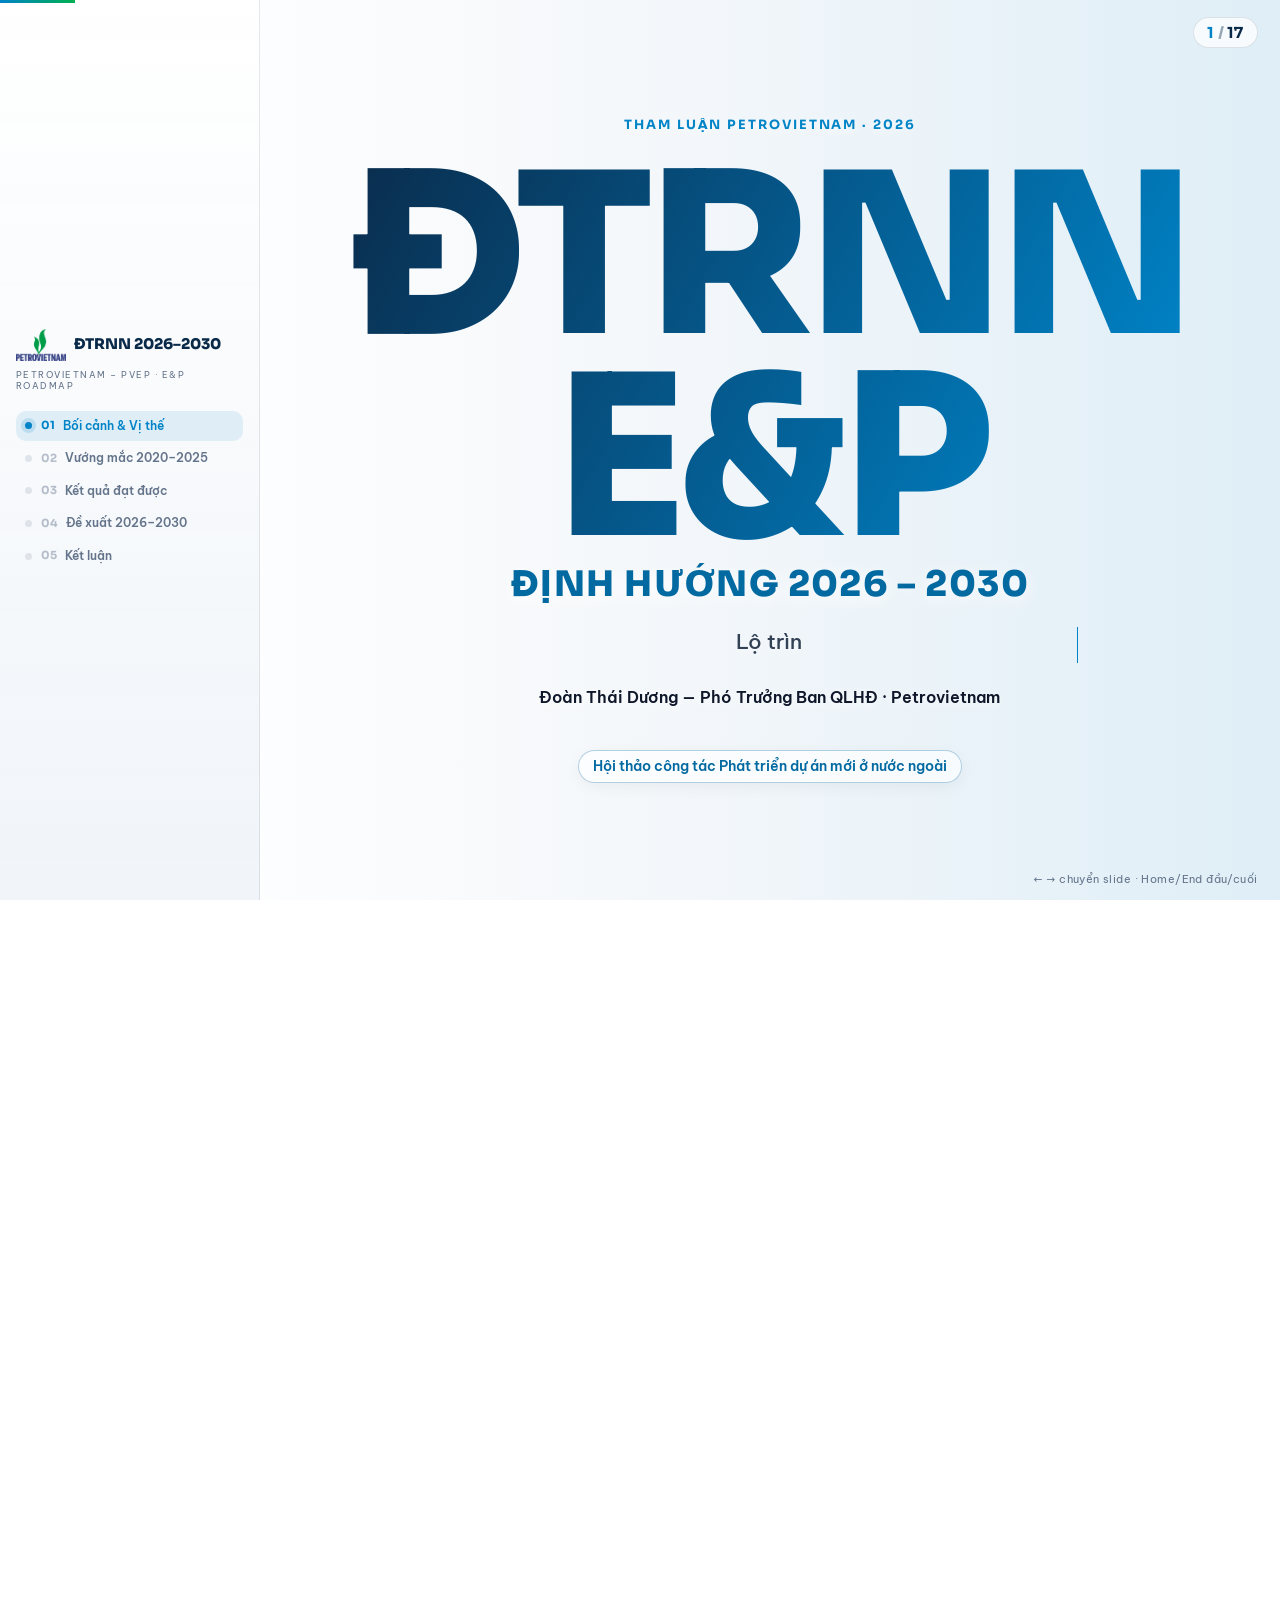
==== commit 2488e0af: "Add files via upload" ====
--- a/index.html
+++ b/index.html
@@ -560,6 +560,134 @@
   0%, 100% { opacity: 0.2; }
   50% { opacity: 1; }
 }
+
+/* ============================================================
+   MOBILE / PORTRAIT PHONE MODE
+   Khi xem trên điện thoại (màn hình dọc): chuyển bố cục slide
+   sang dạng một cột, scale chữ theo chiều rộng, cho phép slide
+   dài cuộn được và "vuốt để chuyển slide".
+   ============================================================ */
+@media (max-width: 768px), (max-width: 920px) and (orientation: portrait) {
+
+  /* ---- Cuộn dọc kiểu điện thoại: vuốt để chuyển slide ----
+     proximity + snap-align để mỗi lần vuốt dừng đúng 1 slide,
+     nhưng slide nhiều nội dung vẫn cuộn xem hết được. */
+  html{ scroll-snap-type: y proximity; }
+  body{ overflow-x: hidden; }
+
+  .slide{
+    width: 100vw;
+    height: auto;
+    min-height: 100vh; min-height: 100svh;
+    scroll-snap-align: start;
+    scroll-snap-stop: always;
+  }
+  .slide-content{
+    justify-content: flex-start;
+    min-height: 100vh; min-height: 100svh;
+    max-height: none;
+    overflow: visible;
+    padding: clamp(3.2rem, 9vh, 4.4rem) clamp(1rem, 5vw, 1.5rem) clamp(2.6rem, 7vh, 3.4rem);
+    padding-left: clamp(1rem, 5vw, 1.5rem) !important; /* huỷ offset rail trên desktop */
+  }
+
+  /* ---- Token chữ/khoảng cách: bám theo chiều RỘNG (vw) thay vì vh ---- */
+  :root{
+    --title-size: clamp(1.5rem, 6.6vw, 2.4rem);
+    --h2-size:    clamp(1.25rem, 5.4vw, 2rem);
+    --h3-size:    clamp(1.1rem, 4.6vw, 1.6rem);
+    --body-size:  clamp(0.95rem, 3.7vw, 1.18rem);
+    --small-size: clamp(0.82rem, 3.1vw, 1.02rem);
+    --slide-padding: clamp(1rem, 5vw, 1.6rem);
+    --content-gap: clamp(0.7rem, 3vw, 1.2rem);
+    --element-gap: clamp(0.4rem, 2vw, 0.8rem);
+  }
+  .s-title{ font-size: clamp(1.45rem, 6.4vw, 2.3rem); }
+  .head-center{ margin-bottom: clamp(.7rem, 3vw, 1.2rem); }
+
+  /* ---- Mọi bố cục nhiều cột → một cột dọc ---- */
+  .two-view,
+  .tri,
+  .ba,
+  .ksnb,
+  .duo,
+  .duo--2,
+  .quad4a,
+  .cards--4,
+  .cards--3,
+  .grid{
+    display: grid;
+    grid-template-columns: 1fr !important;
+    gap: clamp(.7rem, 3vw, 1.1rem);
+  }
+
+  /* Mũi tên/giải phân cách ngang → xoay xuống cho hợp chiều dọc */
+  .two-view .tv-mid{ transform: rotate(90deg); font-size: 1.9rem; padding: .1rem 0; }
+  .ba__arrow{ transform: rotate(90deg); }
+  .duo__plus{ flex-direction: row; gap: .5rem; }
+
+  /* KSNB: sơ đồ + danh sách xếp dọc */
+  .ksnb{ align-items: stretch; }
+  .ksnb__diagram{ margin-bottom: .4rem; }
+
+  /* ---- Domino (5 ô ngang) → cột, mũi tên chỉ xuống ---- */
+  .domino{
+    display: grid;
+    grid-template-columns: 1fr !important;
+    gap: .55rem;
+  }
+  .domino:hover .dom{ transform: none; opacity: 1; filter: none; }
+  .dom__arr{ transform: rotate(90deg); justify-content: center; }
+
+  /* ---- Timeline 5 bước → mốc dọc ---- */
+  .steps5{ padding: .4rem 0; }
+  .s5-track{ display: none; }
+  .s5{ flex-direction: column; align-items: stretch; gap: .9rem; }
+  .s5__step{
+    flex-direction: row;
+    align-items: center;
+    gap: .9rem;
+    text-align: left;
+  }
+  .s5__step b{ flex: none; }
+  .s5__step span{ max-width: none; text-align: left; }
+
+  /* ---- Cây sơ đồ công việc → xếp dọc, bỏ đường nối ngang ---- */
+  .org__children{ flex-direction: column; gap: .8rem; margin-top: 1.4rem; align-items: center; }
+  .org__children::before{ display: none; }
+  .org__children .org__node::before{ display: none; }
+
+  /* ---- Power BI iframe gọn lại ---- */
+  .pb-head{ flex-direction: column; align-items: flex-start; gap: .5rem; }
+  .pb-frame{ height: clamp(320px, 60vh, 560px); }
+
+  /* ---- Ẩn trang trí gây tràn / chồng chữ trên màn hình hẹp ---- */
+  .oecd-wm,
+  .hero-motion-bg,
+  .govgraph{ display: none !important; }
+
+  /* Counter nhỏ gọn ở góc */
+  .counter{ top: .7rem; right: .7rem; font-size: .82rem; padding: .26rem .65rem; }
+
+  /* ---- Gợi ý vuốt (chỉ hiện trên mobile) ---- */
+  .swipe-hint{
+    position: fixed; left: 50%; bottom: 1rem; transform: translateX(-50%);
+    z-index: 70; display: flex; flex-direction: column; align-items: center; gap: .15rem;
+    font-family: var(--font-display); font-weight: 700; letter-spacing: .04em;
+    font-size: .72rem; color: var(--pvep-blue);
+    background: rgba(255,255,255,.78); border: 1px solid rgba(0,131,199,.25);
+    padding: .4rem .9rem; border-radius: 999px;
+    backdrop-filter: blur(6px); -webkit-backdrop-filter: blur(6px);
+    box-shadow: 0 8px 22px rgba(10,42,74,.12);
+    transition: opacity .4s ease, transform .4s ease;
+  }
+  .swipe-hint svg{ width: 18px; height: 18px; animation: swipeUp 1.6s ease-in-out infinite; }
+  @keyframes swipeUp{ 0%,100%{ transform: translateY(3px); opacity:.55; } 50%{ transform: translateY(-3px); opacity:1; } }
+  .swipe-hint.is-hidden{ opacity: 0; transform: translate(-50%, 14px); pointer-events: none; }
+}
+
+/* Mặc định ẩn gợi ý vuốt trên desktop */
+.swipe-hint{ display: none; }
 </style>
 </head>
 <body>
@@ -635,6 +763,11 @@
 <!-- slide counter -->
 <div class="counter"><span id="cur">1</span><span class="sep">/</span><span id="tot">17</span></div>
 <div class="hint">← → chuyển slide · Home/End đầu/cuối</div>
+<!-- gợi ý vuốt trên điện thoại -->
+<div class="swipe-hint" aria-hidden="true">
+  <svg viewBox="0 0 24 24" fill="none" stroke="currentColor" stroke-width="2.4" stroke-linecap="round" stroke-linejoin="round"><path d="M12 19V5"/><path d="m5 12 7-7 7 7"/></svg>
+  Vuốt để chuyển slide
+</div>
 
 <!-- ========================= SLIDE 1 — HERO ========================= -->
 <section class="slide" data-chapter="0" style="background-color: #f8fafc;">
@@ -1505,6 +1638,23 @@
   size(); loop();
   window.addEventListener("resize", size);
 })();
+
+/* =====================================================================
+   Mobile: ẩn gợi ý "Vuốt để chuyển slide" sau lần tương tác đầu tiên
+   ===================================================================== */
+(function(){
+  var hint = document.querySelector(".swipe-hint"); if (!hint) return;
+  var hidden = false;
+  function dismiss(){
+    if (hidden) return; hidden = true;
+    hint.classList.add("is-hidden");
+    setTimeout(function(){ hint.style.display = "none"; }, 500);
+  }
+  window.addEventListener("scroll", dismiss, { passive: true });
+  window.addEventListener("touchmove", dismiss, { passive: true });
+  // tự ẩn sau 6s nếu người dùng chưa thao tác
+  setTimeout(dismiss, 6000);
+})();
 </script>
 </body>
 </html>
